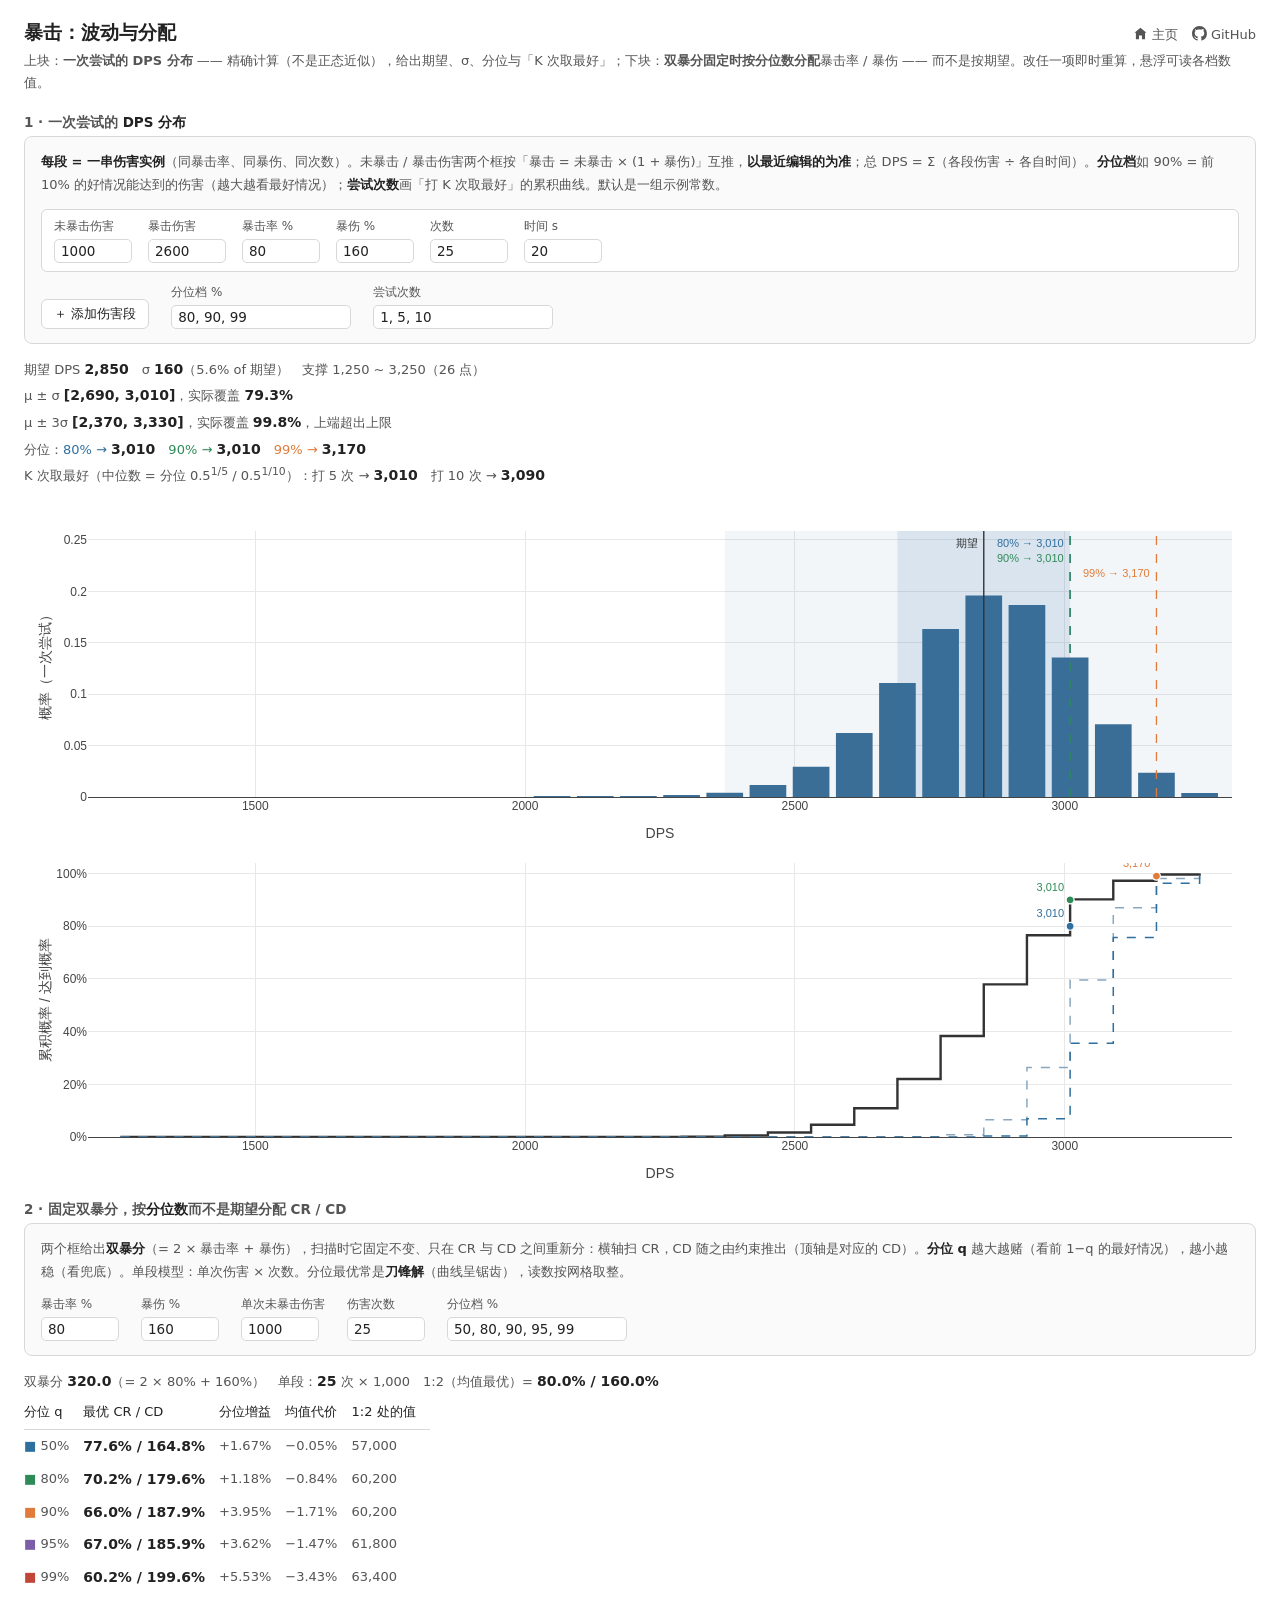
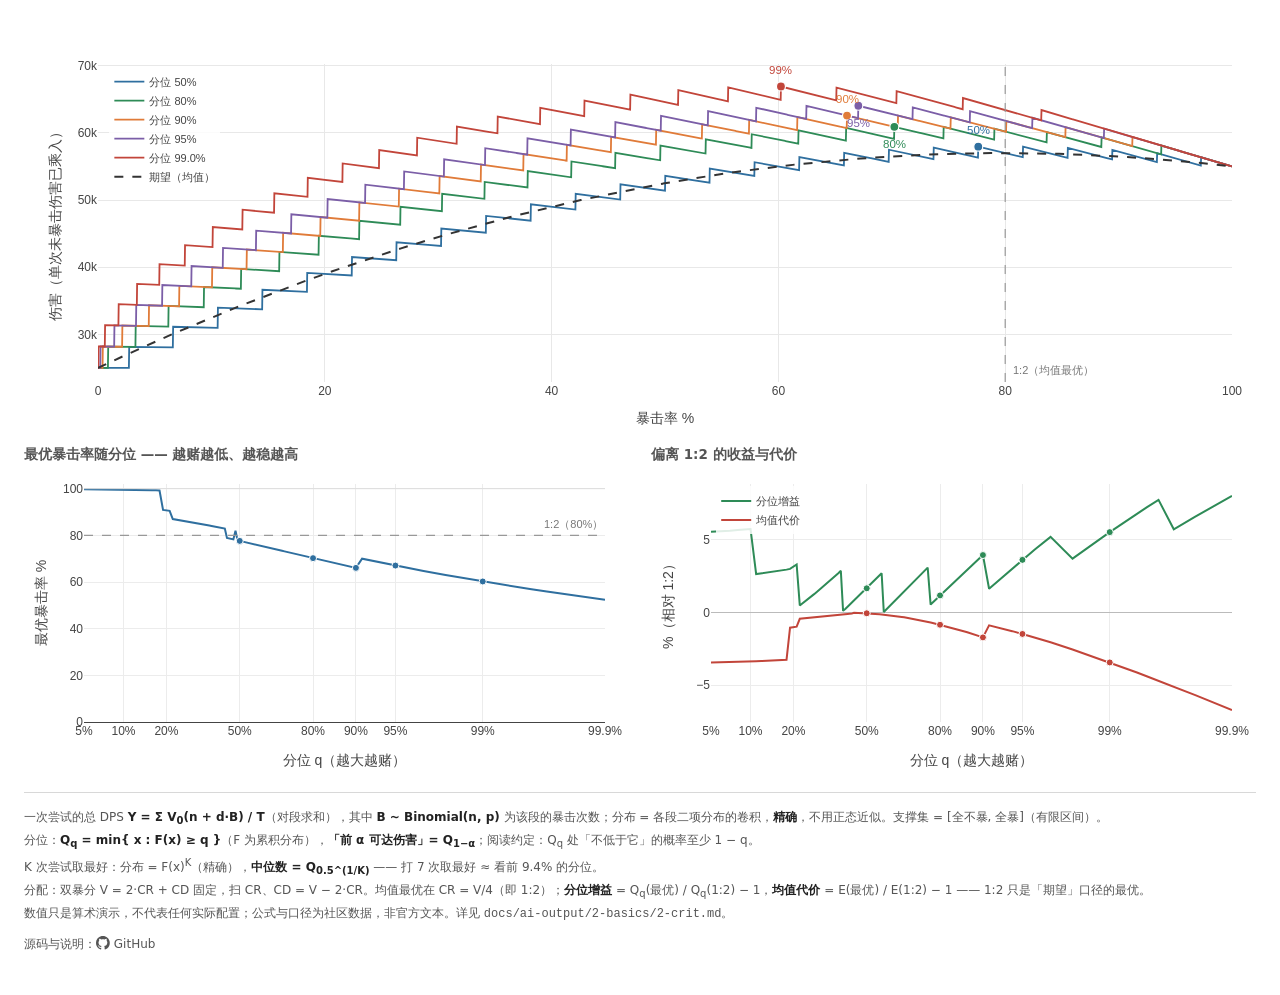
==== tasks/basics/crit.html @ af57c01a "feat: add tasks/basics/crit.html - exact crit DPS distribution + quantile-optimal CR/CD split" ====
<!DOCTYPE html>
<html lang="zh-CN">
<head>
<meta charset="utf-8">
<title>暴击·波动与分配</title>
<link rel="icon" type="image/png" href="https://sleepcloudmx.github.io/Others/Image/kenomimi.png">
<script src="https://cdn.plot.ly/plotly-2.35.2.min.js" charset="utf-8"></script>
<style>
  :root { --ink:#222; --muted:#555; --line:#d8d8d8; --bg:#fafafa; }
  * { box-sizing: border-box; }
  body {
    margin: 0; padding: 20px 24px 40px; background: #fff; color: var(--ink);
    font-family: "Microsoft YaHei", "SimHei", system-ui, sans-serif;
  }
  h1 { font-size: 19px; margin: 0; }
  h2 { font-size: 13.5px; margin: 20px 0 4px; color: var(--muted); font-weight: 600; }
  h2 b { color: var(--ink); }
  .head { display: flex; align-items: baseline; justify-content: space-between; gap: 16px; margin-bottom: 4px; font-size: 13px; }
  .head .links { white-space: nowrap; }
  .head .links .repo + .repo { margin-left: 14px; }
  .repo { color: var(--muted); text-decoration: none; white-space: nowrap; }
  .repo:hover { color: var(--ink); text-decoration: underline; }
  .repo svg { width: 1.15em; height: 1.15em; fill: currentColor; vertical-align: -0.18em; margin-right: 4px; }
  .repo-line { margin-top: 8px; }
  .sub { color: var(--muted); font-size: 13px; margin-bottom: 16px; line-height: 1.7; }
  .panel {
    background: var(--bg); border: 1px solid var(--line); border-radius: 8px;
    padding: 14px 16px; margin-bottom: 12px;
    display: flex; flex-wrap: wrap; gap: 12px 22px; align-items: flex-end;
  }
  .panel-note { flex-basis: 100%; font-size: 13px; color: var(--muted); line-height: 1.75; }
  .panel-note b { color: var(--ink); }
  label { display: flex; flex-direction: column; gap: 4px; font-size: 12px; color: var(--muted); }
  input[type=number], input[type=text] {
    font: inherit; font-size: 13.5px; color: var(--ink);
    padding: 3px 6px; border: 1px solid var(--line); border-radius: 5px; background: #fff;
  }
  input[type=number] { width: 78px; }
  input[type=text] { width: 180px; }
  .segs { flex-basis: 100%; display: flex; flex-direction: column; gap: 8px; }
  .seg {
    display: flex; flex-wrap: wrap; gap: 10px 16px; align-items: flex-end;
    background: #fff; border: 1px solid var(--line); border-radius: 6px; padding: 8px 12px;
  }
  .seg .del {
    margin-left: auto; align-self: center; cursor: pointer;
    font: inherit; font-size: 15px; line-height: 1; color: var(--muted);
    background: #fff; border: 1px solid var(--line); border-radius: 6px; padding: 4px 9px;
  }
  .seg .del:hover { color: #c2453a; border-color: #c2453a; }
  .add {
    font: inherit; font-size: 13px; color: var(--ink); cursor: pointer;
    background: #fff; border: 1px solid var(--line); border-radius: 6px; padding: 5px 12px;
  }
  .add:hover { border-color: #999; }
  .derived { font-size: 13px; color: var(--muted); margin: 0 0 12px; line-height: 1.9; }
  .derived b { color: var(--ink); font-size: 14px; }
  .rdtab { border-collapse: collapse; font-size: 13px; margin: 2px 0 12px; }
  .rdtab th, .rdtab td { padding: 3px 14px 3px 0; text-align: left; font-weight: normal; color: var(--muted); }
  .rdtab th { color: var(--ink); border-bottom: 1px solid var(--line); padding-bottom: 5px; }
  .rdtab td b { color: var(--ink); font-size: 14px; }
  .plot { width: 100%; }
  .grid2 { display: grid; grid-template-columns: 1fr 1fr; gap: 4px 22px; }
  @media (max-width: 780px) { .grid2 { grid-template-columns: 1fr; } }
  footer {
    margin-top: 24px; padding-top: 14px; border-top: 1px solid var(--line);
    font-size: 12px; color: var(--muted); line-height: 1.8;
  }
  footer b { color: var(--ink); }
</style>
</head>
<body>

<div class="head">
<h1>暴击：波动与分配</h1>
<span class="links"><a class="repo" href="../../index.html"><svg viewBox="0 0 16 16" aria-hidden="true"><path d="M8 1.8 1.6 7.2h1.5v7h3.3v-4.1h3.2v4.1h3.3v-7h1.5L8 1.8z"/></svg>主页</a><a class="repo" href="https://github.com/SleepCloudMX/genshin-strength" target="_blank" rel="noreferrer"><svg viewBox="0 0 16 16" aria-hidden="true"><path d="M8 0c4.42 0 8 3.58 8 8a8.013 8.013 0 0 1-5.45 7.59c-.4.08-.55-.17-.55-.38 0-.27.01-1.13.01-2.2 0-.75-.25-1.23-.54-1.48 1.78-.2 3.65-.88 3.65-3.95 0-.88-.31-1.59-.82-2.15.08-.2.36-1.02-.08-2.12 0 0-.67-.22-2.2.82-.64-.18-1.32-.27-2-.27-.68 0-1.36.09-2 .27-1.53-1.03-2.2-.82-2.2-.82-.44 1.1-.16 1.92-.08 2.12-.51.56-.82 1.28-.82 2.15 0 3.06 1.86 3.75 3.64 3.95-.23.2-.44.55-.51 1.07-.46.21-1.61.55-2.33-.66-.15-.24-.6-.83-1.23-.82-.67.01-.27.38.01.53.34.19.73.9.82 1.13.16.45.68 1.31 2.69.94 0 .67.01 1.3.01 1.49 0 .21-.15.45-.55.38A7.995 7.995 0 0 1 0 8c0-4.42 3.58-8 8-8Z"/></svg>GitHub</a></span>
</div>
<div class="sub">上块：<b>一次尝试的 DPS 分布</b> —— 精确计算（不是正态近似），给出期望、σ、分位与「K 次取最好」；下块：<b>双暴分固定时按分位数分配</b>暴击率 / 暴伤 —— 而不是按期望。改任一项即时重算，悬浮可读各档数值。</div>

<h2>1 · 一次尝试的 <b>DPS 分布</b></h2>
<div class="panel">
  <div class="panel-note"><b>每段 = 一串伤害实例</b>（同暴击率、同暴伤、同次数）。未暴击 / 暴击伤害两个框按「暴击 = 未暴击 × (1 + 暴伤)」互推，<b>以最近编辑的为准</b>；总 DPS = Σ（各段伤害 ÷ 各自时间）。<b>分位档</b>如 90% = 前 10% 的好情况能达到的伤害（越大越看最好情况）；<b>尝试次数</b>画「打 K 次取最好」的累积曲线。默认是一组示例常数。</div>
  <div class="segs" id="segs"></div>
  <div><button class="add" id="addseg" type="button">＋ 添加伤害段</button></div>
  <label>分位档 %<input id="qa" type="text" value="80, 90, 99"></label>
  <label>尝试次数<input id="ka" type="text" value="1, 5, 10"></label>
</div>
<div class="derived" id="rdA"></div>
<div id="plotA1" class="plot"></div>
<div id="plotA2" class="plot"></div>

<h2>2 · 固定双暴分，按<b>分位数</b>而不是期望分配 CR / CD</h2>
<div class="panel">
  <div class="panel-note">两个框给出<b>双暴分</b>（= 2 × 暴击率 + 暴伤），扫描时它固定不变、只在 CR 与 CD 之间重新分：横轴扫 CR，CD 随之由约束推出（顶轴是对应的 CD）。<b>分位 q</b> 越大越赌（看前 1−q 的最好情况），越小越稳（看兜底）。单段模型：单次伤害 × 次数。分位最优常是<b>刀锋解</b>（曲线呈锯齿），读数按网格取整。</div>
  <label>暴击率 %<input id="bcr" type="number" step="1" min="0" max="100" value="80"></label>
  <label>暴伤 %<input id="bcd" type="number" step="1" min="0" value="160"></label>
  <label>单次未暴击伤害<input id="bnon" type="number" step="10" min="0" value="1000"></label>
  <label>伤害次数<input id="bn" type="number" step="1" min="1" value="25"></label>
  <label>分位档 %<input id="bq" type="text" value="50, 80, 90, 95, 99"></label>
</div>
<div class="derived" id="rdB"></div>
<div id="plotB1" class="plot"></div>
<div class="grid2">
  <div>
    <h2>最优暴击率随分位 —— 越赌越低、越稳越高</h2>
    <div id="plotB2" class="plot"></div>
  </div>
  <div>
    <h2>偏离 1:2 的收益与代价</h2>
    <div id="plotB3" class="plot"></div>
  </div>
</div>

<footer>
  一次尝试的总 DPS <b>Y = Σ V<sub>0</sub>(n + d·B) / T</b>（对段求和），其中 <b>B ~ Binomial(n, p)</b> 为该段的暴击次数；分布 = 各段二项分布的卷积，<b>精确</b>，不用正态近似。支撑集 = [全不暴, 全暴]（有限区间）。
  <br>分位：<b>Q<sub>q</sub> = min{ x : F(x) ≥ q }</b>（F 为累积分布），<b>「前 α 可达伤害」= Q<sub>1−α</sub></b>；阅读约定：Q<sub>q</sub> 处「不低于它」的概率至少 1 − q。
  <br>K 次尝试取最好：分布 = F(x)<sup>K</sup>（精确），<b>中位数 = Q<sub>0.5^(1/K)</sub></b> —— 打 7 次取最好 ≈ 看前 9.4% 的分位。
  <br>分配：双暴分 V = 2·CR + CD 固定，扫 CR、CD = V − 2·CR。均值最优在 CR = V/4（即 1:2）；<b>分位增益</b> = Q<sub>q</sub>(最优) / Q<sub>q</sub>(1:2) − 1，<b>均值代价</b> = E(最优) / E(1:2) − 1 —— 1:2 只是「期望」口径的最优。
  <br>数值只是算术演示，不代表任何实际配置；公式与口径为社区数据，非官方文本。详见 <span style="font-family:monospace">docs/ai-output/2-basics/2-crit.md</span>。
  <div class="repo-line">源码与说明：<a class="repo" href="https://github.com/SleepCloudMX/genshin-strength" target="_blank" rel="noreferrer"><svg viewBox="0 0 16 16" aria-hidden="true"><path d="M8 0c4.42 0 8 3.58 8 8a8.013 8.013 0 0 1-5.45 7.59c-.4.08-.55-.17-.55-.38 0-.27.01-1.13.01-2.2 0-.75-.25-1.23-.54-1.48 1.78-.2 3.65-.88 3.65-3.95 0-.88-.31-1.59-.82-2.15.08-.2.36-1.02-.08-2.12 0 0-.67-.22-2.2.82-.64-.18-1.32-.27-2-.27-.68 0-1.36.09-2 .27-1.53-1.03-2.2-.82-2.2-.82-.44 1.1-.16 1.92-.08 2.12-.51.56-.82 1.28-.82 2.15 0 3.06 1.86 3.75 3.64 3.95-.23.2-.44.55-.51 1.07-.46.21-1.61.55-2.33-.66-.15-.24-.6-.83-1.23-.82-.67.01-.27.38.01.53.34.19.73.9.82 1.13.16.45.68 1.31 2.69.94 0 .67.01 1.3.01 1.49 0 .21-.15.45-.55.38A7.995 7.995 0 0 1 0 8c0-4.42 3.58-8 8-8Z"/></svg>GitHub</a></div>
</footer>

<script>
// ══════════ 数学（来源：docs/ai-output/2-basics/2-crit.md）══════════
// 每段：n 次独立判定，暴击次数 ~ Binomial(n, p)；损伤 = V0 * (n + d*b)
// 多段：各段分布的卷积（精确）。读数为概率质量的直接求和。

// 二项 PMF：log 空间递推（(1-p)^n 在 n 大 / p 高时下溢）
function binomPMF(n, p) {
  const a = new Float64Array(n + 1);
  if (p <= 0) { a[0] = 1; return a; }
  if (p >= 1) { a[n] = 1; return a; }
  const lg = new Float64Array(n + 1);
  lg[0] = n * Math.log1p(-p);
  const step = Math.log(p) - Math.log1p(-p);
  let mx = lg[0];
  for (let k = 0; k < n; k++) {
    lg[k + 1] = lg[k] + Math.log((n - k) / (k + 1)) + step;
    if (lg[k + 1] > mx) mx = lg[k + 1];
  }
  let s = 0;
  for (let k = 0; k <= n; k++) { a[k] = Math.exp(lg[k] - mx); s += a[k]; }
  for (let k = 0; k <= n; k++) a[k] /= s;
  return a;
}

function cumOf(pmf) {
  const c = new Float64Array(pmf.length);
  let acc = 0;
  for (let i = 0; i < pmf.length; i++) { acc += pmf[i]; c[i] = acc; }
  return c;
}

// 最小 b 使 F(b) >= q（F 单调，二分；离散分布的分位约定见页脚）
function firstAtLeast(cum, q) {
  if (q <= 0) return 0;
  let lo = 0, hi = cum.length - 1;
  while (lo < hi) {
    const mid = (lo + hi) >> 1;
    if (cum[mid] >= q - 1e-12) hi = mid; else lo = mid + 1;
  }
  return lo;
}

// 一次尝试的 DPS 分布：segs = [{non, cd, cr, n, t}] → 值/概率/累积/期望/σ
function buildDist(segs) {
  let map = new Map([[0, 1]]);
  for (const s of segs) {
    const pmf = binomPMF(s.n, s.cr);
    const base = (s.non * s.n) / s.t, step = (s.non * s.cd) / s.t;
    const next = new Map();
    for (const [k, p] of map) {
      for (let b = 0; b <= s.n; b++) {
        const w = pmf[b];
        if (w === 0) continue;
        const key = k + Math.round((base + step * b) * 1e6);
        next.set(key, (next.get(key) || 0) + p * w);
      }
    }
    if (next.size > 2e6) return null;
    map = next;
  }
  const keys = Array.from(map.keys()).sort((a, b) => a - b);
  const xs = new Float64Array(keys.length), ps = new Float64Array(keys.length);
  for (let i = 0; i < keys.length; i++) { xs[i] = keys[i] / 1e6; ps[i] = map.get(keys[i]); }
  const cum = new Float64Array(keys.length);
  let acc = 0;
  for (let i = 0; i < keys.length; i++) { acc += ps[i]; cum[i] = acc; }
  let mean = 0, v2 = 0;
  for (let i = 0; i < xs.length; i++) mean += xs[i] * ps[i];
  for (let i = 0; i < xs.length; i++) v2 += ps[i] * (xs[i] - mean) * (xs[i] - mean);
  return { xs, ps, cum, mean, sd: Math.sqrt(v2), min: xs[0], max: xs[xs.length - 1] };
}

// 分配扫描：固定双暴分 V（小数），扫 CR = c，CD = V - 2c；返回每个 q 的 Q(c)（单位为 V0）
function sweepB(V, n, qList) {
  const cmax = Math.min(1, V / 2), M = 4000;
  const cgrid = new Float64Array(M + 1), mean = new Float64Array(M + 1);
  const qv = qList.map(() => new Float64Array(M + 1));
  for (let i = 0; i <= M; i++) {
    const c = cmax * i / M, d = V - 2 * c;
    cgrid[i] = c;
    mean[i] = n * (1 + c * d);
    const cum = cumOf(binomPMF(n, c));
    for (let j = 0; j < qList.length; j++) qv[j][i] = n + d * firstAtLeast(cum, qList[j]);
  }
  return { cmax, cgrid, mean, qv };
}

// 单个 (c = V/4) 处的 Q，用于「1:2 的对照」
function qAt12(V, n, q) {
  const c = Math.min(V / 4, 1), d = V - 2 * c;
  const cum = cumOf(binomPMF(n, c));
  return n + d * firstAtLeast(cum, q);
}

// ══════════ 页面 ══════════
const $ = (id) => document.getElementById(id);
const QPAL = ['#2f6f9f', '#2e8b57', '#e07b39', '#7b5ea7', '#c2453a', '#5a7d9a'];
const qColor = (i) => QPAL[i % QPAL.length];
function kRamp(t) {
  const a = [186, 197, 208], b = [47, 111, 159];
  return `rgb(${a.map((v, i) => Math.round(v + (b[i] - v) * t)).join(',')})`;
}

function fmtN(v) {
  const a = Math.abs(v);
  if (a >= 1000) return Math.round(v).toLocaleString('en-US');
  if (a >= 100) return v.toFixed(0);
  if (a >= 10) return v.toFixed(1);
  return v.toFixed(2);
}
const pct1 = (v) => `${(v * 100).toFixed(1)}%`;
const signed = (v) => `${v >= 0 ? '+' : '−'}${(Math.abs(v) * 100).toFixed(2)}%`;

// 分位档 / 次数档：文本解析（非法与重复的忽略；空 = 不画）
function parseList(str, lo, hi, int) {
  const seen = new Set(), out = [];
  for (const tok of str.split(/[^0-9.]+/)) {
    const v = parseFloat(tok);
    if (!Number.isFinite(v) || v <= lo || v >= hi) continue;
    const val = int ? Math.round(v) : v;
    if (seen.has(val)) continue;
    seen.add(val); out.push(val);
  }
  return out.sort((a, b) => a - b);
}

// ── 分布取样工具 ──
function lastLE(xs, x) {
  let lo = 0, hi = xs.length - 1, ans = -1;
  while (lo <= hi) {
    const mid = (lo + hi) >> 1;
    if (xs[mid] <= x) { ans = mid; lo = mid + 1; } else hi = mid - 1;
  }
  return ans;
}
function covBetween(dist, lo, hi) {
  const { xs, cum, ps } = dist;
  // 容差：μ±kσ 与支撑点常恰好重合，浮点误差会把它挤出区间
  const eps = (xs[xs.length - 1] - xs[0]) * 1e-9 + 1e-12;
  const hiI = lastLE(xs, hi + eps), loI = lastLE(xs, lo - eps);
  let c = (hiI >= 0 ? cum[hiI] : 0) - (loI >= 0 ? cum[loI] : 0);
  if (loI >= 0 && xs[loI] >= lo - eps) c += ps[loI];
  return Math.min(1, Math.max(0, c));
}

// ── 伤害段（可增删；输入框是唯一取值来源）──
const SEG0 = { non: 1000, cd: 1.6, cr: 0.8, n: 25, t: 20 };
function addSeg(v = SEG0) {
  const el = document.createElement('div');
  el.className = 'seg';
  el.innerHTML = `
    <label>未暴击伤害<input class="f-non" type="number" step="10" min="0" value="${v.non}"></label>
    <label>暴击伤害<input class="f-crit" type="number" step="10" min="0" value="${parseFloat((v.non * (1 + v.cd)).toFixed(6))}"></label>
    <label>暴击率 %<input class="f-cr" type="number" step="1" min="0" max="100" value="${v.cr * 100}"></label>
    <label>暴伤 %<input class="f-cd" type="number" step="1" min="0" value="${v.cd * 100}"></label>
    <label>次数<input class="f-n" type="number" step="1" min="1" value="${v.n}"></label>
    <label>时间 s<input class="f-t" type="number" step="1" min="0.1" value="${v.t}"></label>
    <button class="del" type="button" title="删除本段">×</button>`;
  const g = (s) => el.querySelector(s);
  const non = g('.f-non'), crit = g('.f-crit'), cd = g('.f-cd');
  let anchor = 'non';   // 最近编辑的伤害框：改暴伤时保持它、推另一个
  const num = (inp) => parseFloat(inp.value);
  const syncFromNon = () => {
    const a = num(non), d = num(cd);
    if (Number.isFinite(a) && Number.isFinite(d)) crit.value = String(parseFloat((a * (1 + d / 100)).toFixed(6)));
  };
  const syncFromCrit = () => {
    const c = num(crit), d = num(cd);
    if (Number.isFinite(c) && Number.isFinite(d)) non.value = String(parseFloat((c / (1 + d / 100)).toFixed(6)));
  };
  non.addEventListener('input', () => { anchor = 'non'; syncFromNon(); queueA(); });
  crit.addEventListener('input', () => { anchor = 'crit'; syncFromCrit(); queueA(); });
  cd.addEventListener('input', () => { (anchor === 'crit' ? syncFromCrit : syncFromNon)(); queueA(); });
  for (const inp of [g('.f-cr'), g('.f-n'), g('.f-t')]) inp.addEventListener('input', () => queueA());
  g('.del').addEventListener('click', () => { el.remove(); refreshDels(); queueA(); });
  $('segs').appendChild(el);
  refreshDels();
}
function refreshDels() {
  const segs = document.querySelectorAll('.seg');
  for (const s of segs) s.querySelector('.del').style.visibility = segs.length > 1 ? 'visible' : 'hidden';
}
function readSegs() {
  const out = [];
  for (const el of document.querySelectorAll('.seg')) {
    const v = (s) => parseFloat(el.querySelector(s).value);
    const non = v('.f-non'), cr = v('.f-cr'), cd = v('.f-cd'), n = v('.f-n'), t = v('.f-t');
    if (![non, cr, cd, n, t].every(Number.isFinite) || non < 0 || cd < 0 || n < 1 || t <= 0) return null;
    out.push({ non, cd: cd / 100, cr: Math.min(1, Math.max(0, cr / 100)), n: Math.round(n), t });
  }
  return out.length ? out : null;
}

// ══════════ 区块 1：分布 ══════════
function buildA1(dist, qs) {
  const { xs, ps, cum, min, max, mean } = dist;
  const n = xs.length;
  let barX, barY, surv, width, binned = false;
  if (n <= 300) {
    barX = Array.from(xs); barY = Array.from(ps);
    surv = new Array(n);
    let s = 0;
    for (let i = n - 1; i >= 0; i--) { s += ps[i]; surv[i] = s; }
    let gap = Infinity;
    for (let i = 1; i < n; i++) gap = Math.min(gap, xs[i] - xs[i - 1]);
    width = n > 1 ? gap * 0.85 : Math.max(Math.abs(xs[0]) * 0.1, 1);
  } else {
    binned = true;
    const NB = 120, w = (max - min) / NB || 1;
    const acc = new Array(NB).fill(0);
    for (let i = 0; i < n; i++) acc[Math.min(NB - 1, Math.floor((xs[i] - min) / w))] += ps[i];
    barX = acc.map((_, b) => min + (b + 0.5) * w);
    barY = acc;
    surv = new Array(NB);
    let s = 0;
    for (let b = NB - 1; b >= 0; b--) { s += acc[b]; surv[b] = s; }
    width = w * 0.92;
  }
  const pad = Math.max((max - min) * 0.03, Math.abs(max) * 0.01, 1e-9);
  const xlo = min - pad, xhi = max + pad;

  const shapes = [];
  const clip = (x) => Math.max(xlo, Math.min(xhi, x));
  const band = (k, fill) => shapes.push({
    type: 'rect', xref: 'x', yref: 'paper', y0: 0, y1: 1,
    x0: clip(mean - k * dist.sd), x1: clip(mean + k * dist.sd), fillcolor: fill, line: { width: 0 },
  });
  band(3, 'rgba(47,111,159,0.06)');
  band(1, 'rgba(47,111,159,0.13)');
  shapes.push({ type: 'line', x0: mean, x1: mean, yref: 'paper', y0: 0, y1: 1,
                line: { color: '#333', width: 1.4 } });
  const annos = [{ x: mean, y: 1, yref: 'paper', xanchor: 'right', xshift: -4, yanchor: 'top', yshift: -4,
                   showarrow: false, font: { size: 11, color: '#333' }, text: '期望' }];
  qs.forEach((q, i) => {
    const v = xs[firstAtLeast(cum, q)];
    shapes.push({ type: 'line', x0: v, x1: v, yref: 'paper', y0: 0, y1: 1,
                  line: { color: qColor(i), width: 1.3, dash: 'dash' } });
    annos.push({ x: v, y: 1, yref: 'paper', xanchor: v > (xlo + xhi) / 2 ? 'right' : 'left',
                 xshift: v > (xlo + xhi) / 2 ? -4 : 4, yanchor: 'top', yshift: -4 - i * 15,
                 showarrow: false, font: { size: 11, color: qColor(i) },
                 text: `${(q * 100).toFixed(0)}% → ${fmtN(v)}` });
  });

  const traces = [{ type: 'bar', x: barX, y: barY, width,
    marker: { color: '#3d6f96', line: { width: 0 } }, customdata: surv,
    hovertemplate: 'DPS %{x:,.0f}<br>概率 %{y:.4f}<br>不低于它的概率 %{customdata:.1%}<extra></extra>',
    showlegend: false }];

  return { traces, layout: {
    xaxis: { title: { text: 'DPS' }, range: [xlo, xhi], gridcolor: '#e8e8e8', zeroline: false },
    yaxis: { title: { text: '概率（一次尝试）' }, range: [0, Math.max(...barY) * 1.32], gridcolor: '#e8e8e8' },
    shapes, annotations: annos, showlegend: false,
    margin: { t: 30, r: 24, b: 44, l: 64 }, height: 340,
    hovermode: 'closest', plot_bgcolor: '#fff', paper_bgcolor: '#fff',
  }, binned };
}

function buildA2(dist, qs, ks) {
  const { xs, cum, min, max } = dist;
  const x = Array.from(xs), f = Array.from(cum);
  // 「不低于该值」= 1 − 上一个支撑点处的累积（含该点自身的概率）
  const below = x.map((_, i) => (i > 0 ? f[i - 1] : 0));
  const pad = Math.max((max - min) * 0.03, Math.abs(max) * 0.01, 1e-9);
  const kNames = ['打 1 次'].concat(ks.filter((k) => k > 1).map((k) => `打 ${k} 次取最好`));
  const wK = Math.max(...kNames.map((s) => s.length));
  const kLabel = (s) => `<span style="font-family:monospace">${' '.repeat(wK - s.length)}</span>${s}`;
  const traces = [{
    type: 'scatter', mode: 'lines', x, y: f,
    line: { color: '#333', width: 2.4, shape: 'hv' },
    name: '打 1 次', customdata: below.map((v) => 1 - v),
    hovertemplate: `${kLabel('打 1 次')}　%{customdata:.1%} 的概率 ≥ 该值<extra></extra>`, showlegend: false,
  }];
  const ko = ks.filter((k) => k > 1);
  ko.forEach((k, i) => {
    const y = f.map((v) => Math.pow(v, k));
    traces.push({
      type: 'scatter', mode: 'lines', x, y,
      line: { color: kRamp(ko.length === 1 ? 0.6 : 0.35 + 0.65 * i / (ko.length - 1)), width: 1.5, shape: 'hv', dash: 'dash' },
      name: `打 ${k} 次取最好`, customdata: below.map((v) => 1 - Math.pow(v, k)),
      hovertemplate: `${kLabel(`打 ${k} 次取最好`)}　%{customdata:.1%} 的概率 ≥ 该值<extra></extra>`, showlegend: false,
    });
  });
  qs.forEach((q, i) => {
    const v = xs[firstAtLeast(cum, q)];
    traces.push({ type: 'scatter', mode: 'markers+text', x: [v], y: [q],
      marker: { color: qColor(i), size: 8, line: { color: '#fff', width: 1.2 } },
      text: [fmtN(v)], textposition: 'top left', textfont: { size: 11, color: qColor(i) },
      hoverinfo: 'skip', showlegend: false });
  });
  return { traces, layout: {
    xaxis: { title: { text: 'DPS' }, range: [min - pad, max + pad], gridcolor: '#e8e8e8', zeroline: false },
    yaxis: { title: { text: '累积概率 / 达到概率' }, range: [0, 1.04], tickformat: '.0%', gridcolor: '#e8e8e8' },
    showlegend: false, margin: { t: 22, r: 24, b: 44, l: 64 }, height: 340,
    hovermode: 'x unified', plot_bgcolor: '#fff', paper_bgcolor: '#fff',
  } };
}

function renderA() {
  const segs = readSegs();
  if (!segs) return;
  const qs = parseList($('qa').value, 0, 100, false).map((v) => v / 100);
  const ks = parseList($('ka').value, 0, 1e9, true);
  const dist = buildDist(segs);
  if (!dist) {
    $('rdA').innerHTML = '段数 / 次数过多，无法精确展开 —— 请合并段或减少次数。';
    return;
  }
  const { mean, sd, min, max, xs } = dist;
  const rows = [];
  if (segs.length > 1) {
    rows.push(`共 <b>${segs.length}</b> 段`);
  }
  rows.push(`期望 DPS <b>${fmtN(mean)}</b>　σ <b>${fmtN(sd)}</b>（${pct1(sd / mean)} of 期望）　支撑 ${fmtN(min)} ~ ${fmtN(max)}（${xs.length} 点${xs.length > 300 ? '，图上显示为分箱' : ''}）`);
  const covLine = (k) => {
    const lo = mean - k * sd, hi = mean + k * sd;
    const cov = covBetween(dist, lo, hi);
    const outLo = lo < min ? '，下端超出' : '', outHi = hi > max ? '，上端超出上限' : '';
    return `μ ± ${k === 1 ? '' : k + ''}σ <b>[${fmtN(lo)}, ${fmtN(hi)}]</b>，实际覆盖 <b>${pct1(cov)}</b>${outLo || outHi}`;
  };
  rows.push(covLine(1));
  rows.push(covLine(3));
  if (qs.length) {
    rows.push('分位：' + qs.map((q) =>
      `<span style="color:${qColor(qs.indexOf(q))}">${(q * 100).toFixed(0)}% → <b>${fmtN(xs[firstAtLeast(dist.cum, q)])}</b></span>`).join('　'));
  }
  const ko = ks.filter((k) => k > 1);
  if (ko.length) {
    rows.push('K 次取最好（中位数 = 分位 ' + ko.map((k) => `0.5<sup>1/${k}</sup>`).join(' / ') + '）：' +
      ko.map((k) => `打 ${k} 次 → <b>${fmtN(xs[firstAtLeast(dist.cum, Math.pow(0.5, 1 / k))])}</b>`).join('　'));
  }
  $('rdA').innerHTML = rows.join('<br>');

  const a1 = buildA1(dist, qs), a2 = buildA2(dist, qs, ks);
  Plotly.react('plotA1', a1.traces, a1.layout, { responsive: true });
  Plotly.react('plotA2', a2.traces, a2.layout, { responsive: true });
}

// ══════════ 区块 2：分配扫描 ══════════
// 分位网格（log 横轴上取 50%–99.9% 与 5%–50% 两侧）
const QGRID = [];
for (let i = 5; i <= 49; i++) QGRID.push(i / 100);
for (let i = 50; i <= 98; i++) QGRID.push(i / 100);
for (let i = 990; i <= 999; i++) QGRID.push(i / 1000);

function optimalOf(arr, cgrid) {
  let best = -Infinity, c = 0;
  for (let i = 0; i < arr.length; i++) if (arr[i] > best + 1e-12) { best = arr[i]; c = cgrid[i]; }
  return { Q: best, c };
}

// 分位横轴：按 q/(1−q) 拉开（等距的 80% / 90% / 95% / 99% 不再挤在一起）
const LOGIT = (q) => Math.log(q / (1 - q));
const QTICKS = [0.05, 0.1, 0.2, 0.5, 0.8, 0.9, 0.95, 0.99, 0.999];
const QTICKTXT = ['5%', '10%', '20%', '50%', '80%', '90%', '95%', '99%', '99.9%'];
const qAxis = () => ({
  title: { text: '分位 q（越大越赌）' },
  range: [LOGIT(0.05), LOGIT(0.999)],
  tickvals: QTICKS.map(LOGIT), ticktext: QTICKTXT,
  gridcolor: '#ececec', zeroline: false,
});
const qLabel = (q) => `${(q * 100).toFixed(q * 100 >= 99 ? 1 : 0)}%`;

function buildB1(V, n, V0, qs, sw, idxOf) {
  const cxs = Array.from(sw.cgrid, (c) => c * 100);
  const xr = [0, sw.cmax * 100];
  const names = qs.map((q) => `分位 ${qLabel(q)}`).concat(['期望（均值）']);
  const wN = Math.max(...names.map((s) => s.length));
  const padN = (s) => `<span style="font-family:monospace">${' '.repeat(wN - s.length)}</span>${s}`;
  const traces = qs.map((q, i) => ({
    type: 'scatter', mode: 'lines', x: cxs, y: Array.from(sw.qv[idxOf.get(q)], (v) => v * V0),
    line: { color: qColor(i), width: 1.8 },
    name: `分位 ${qLabel(q)}`, customdata: cxs.map((c) => (V - 2 * c / 100) * 100),
    hovertemplate: `${padN(`分位 ${qLabel(q)}`)}　CD %{customdata:.1f}%　伤害 %{y:,.0f}<extra></extra>`, showlegend: true,
  }));
  traces.push({
    type: 'scatter', mode: 'lines', x: cxs, y: Array.from(sw.mean, (v) => v * V0),
    line: { color: '#333', width: 2, dash: 'dash' }, name: '期望（均值）',
    customdata: cxs.map((c) => (V - 2 * c / 100) * 100),
    hovertemplate: `${padN('期望（均值）')}　CD %{customdata:.1f}%　伤害 %{y:,.0f}<extra></extra>`, showlegend: true,
  });

  let lo = Infinity, hi = -Infinity;
  for (const t of traces) for (const v of t.y) { if (v < lo) lo = v; if (v > hi) hi = v; }
  const padY = (hi - lo) * 0.05 || 1;

  const shapes = [], annos = [];
  const c12 = Math.min(V / 4, 1) * 100;
  shapes.push({ type: 'line', x0: c12, x1: c12, yref: 'paper', y0: 0, y1: 1,
                line: { color: '#999', width: 1.2, dash: 'dash' } });
  annos.push({ x: c12, y: 0, yref: 'paper', xanchor: 'left', xshift: 6, yanchor: 'bottom', yshift: 4,
               showarrow: false, font: { size: 11, color: '#777' }, text: '1:2（均值最优）' });

  qs.forEach((q, i) => {
    const o = optimalOf(sw.qv[idxOf.get(q)], sw.cgrid);
    traces.push({ type: 'scatter', mode: 'markers', x: [o.c * 100], y: [o.Q * V0],
      marker: { color: qColor(i), size: 9, line: { color: '#fff', width: 1.2 } }, hoverinfo: 'skip', showlegend: false });
    annos.push({ x: o.c * 100, y: o.Q * V0, xanchor: 'center', yanchor: i % 2 ? 'top' : 'bottom',
                 yshift: i % 2 ? -9 : 9, showarrow: false, font: { size: 11.5, color: qColor(i) },
                 text: `${(q * 100).toFixed(0)}%` });
  });

  return { traces, layout: {
    xaxis: { title: { text: '暴击率 %' }, range: xr, gridcolor: '#e8e8e8', zeroline: false, hoverformat: '.1f' },
    xaxis2: { title: { text: '暴伤 %' }, overlaying: 'x', side: 'top', range: [V * 100, (V - 2 * sw.cmax) * 100],
              showgrid: false, zeroline: false, tickformat: '.0f' },
    yaxis: { title: { text: '伤害（单次未暴击伤害已乘入）' }, range: [lo - padY, hi + padY * 1.6], gridcolor: '#e8e8e8' },
    shapes, annotations: annos,
    legend: { x: 0.01, y: 0.99, xanchor: 'left', yanchor: 'top', font: { size: 11 }, bgcolor: 'rgba(255,255,255,0.85)' },
    margin: { t: 58, r: 24, b: 44, l: 74 }, height: 420,
    hovermode: 'x unified', plot_bgcolor: '#fff', paper_bgcolor: '#fff',
  } };
}

function buildB2(V, n, sw, idxOf, qs) {
  const xs = [], ys = [], cd = [];
  for (const q of QGRID) {
    const o = optimalOf(sw.qv[idxOf.get(q)], sw.cgrid);
    xs.push(LOGIT(q)); ys.push(o.c * 100); cd.push(qLabel(q));
  }
  const c12 = Math.min(V / 4, 1) * 100;
  const traces = [
    { type: 'scatter', mode: 'lines', x: xs, y: ys, customdata: cd,
      line: { color: '#2f6f9f', width: 2 },
      hovertemplate: '分位 %{customdata}　最优 CR %{y:.1f}%<extra></extra>', showlegend: false },
    { type: 'scatter', mode: 'markers', x: qs.map(LOGIT),
      y: qs.map((q) => optimalOf(sw.qv[idxOf.get(q)], sw.cgrid).c * 100),
      customdata: qs.map(qLabel), marker: { color: '#2f6f9f', size: 7, line: { color: '#fff', width: 1 } },
      hovertemplate: '分位 %{customdata}　最优 CR %{y:.1f}%<extra></extra>', showlegend: false },
  ];
  const shapes = [
    { type: 'line', xref: 'paper', x0: 0, x1: 1, y0: c12, y1: c12, line: { color: '#999', width: 1.1, dash: 'dash' } },
    { type: 'line', xref: 'paper', x0: 0, x1: 1, y0: sw.cmax * 100, y1: sw.cmax * 100, line: { color: '#ddd', width: 1 } },
  ];
  return { traces, layout: {
    xaxis: qAxis(),
    yaxis: { title: { text: '最优暴击率 %' }, range: [0, 102], gridcolor: '#ececec' },
    shapes, annotations: [{ x: 1, xref: 'paper', y: c12, yanchor: 'bottom', xanchor: 'right', yshift: 3,
      showarrow: false, font: { size: 11, color: '#777' }, text: `1:2（${c12.toFixed(0)}%）` }],
    showlegend: false, margin: { t: 16, r: 24, b: 46, l: 60 }, height: 300,
    hovermode: 'closest', plot_bgcolor: '#fff', paper_bgcolor: '#fff',
  } };
}

function buildB3(V, n, sw, idxOf, qs) {
  const xs = [], gain = [], loss = [], cd = [];
  const meanAt = (c) => n * (1 + c * (V - 2 * c));
  const m12 = meanAt(Math.min(V / 4, 1));
  for (const q of QGRID) {
    const o = optimalOf(sw.qv[idxOf.get(q)], sw.cgrid);
    xs.push(LOGIT(q));
    gain.push((o.Q / qAt12(V, n, q) - 1) * 100);
    loss.push((meanAt(o.c) / m12 - 1) * 100);
    cd.push(qLabel(q));
  }
  const traces = [
    { type: 'scatter', mode: 'lines', x: xs, y: gain, customdata: cd, line: { color: '#2e8b57', width: 2 }, name: '分位增益',
      hovertemplate: '分位 %{customdata}　分位增益 %{y:.2f}%<extra></extra>', showlegend: true },
    { type: 'scatter', mode: 'lines', x: xs, y: loss, customdata: cd, line: { color: '#c2453a', width: 2 }, name: '均值代价',
      hovertemplate: '分位 %{customdata}　均值代价 %{y:.2f}%<extra></extra>', showlegend: true },
    { type: 'scatter', mode: 'markers', x: qs.map(LOGIT),
      y: qs.map((q) => (optimalOf(sw.qv[idxOf.get(q)], sw.cgrid).Q / qAt12(V, n, q) - 1) * 100),
      marker: { color: '#2e8b57', size: 7, line: { color: '#fff', width: 1 } }, hoverinfo: 'skip', showlegend: false },
    { type: 'scatter', mode: 'markers', x: qs.map(LOGIT),
      y: qs.map((q) => { const c = optimalOf(sw.qv[idxOf.get(q)], sw.cgrid).c; return (meanAt(c) / m12 - 1) * 100; }),
      marker: { color: '#c2453a', size: 7, line: { color: '#fff', width: 1 } }, hoverinfo: 'skip', showlegend: false },
  ];
  return { traces, layout: {
    xaxis: qAxis(),
    yaxis: { title: { text: '%（相对 1:2）' }, gridcolor: '#ececec', zeroline: true, zerolinecolor: '#bbb' },
    legend: { x: 0.01, y: 0.99, xanchor: 'left', yanchor: 'top', font: { size: 11 }, bgcolor: 'rgba(255,255,255,0.85)' },
    showlegend: true, margin: { t: 16, r: 24, b: 46, l: 60 }, height: 300,
    hovermode: 'closest', plot_bgcolor: '#fff', paper_bgcolor: '#fff',
  } };
}

function renderB() {
  const cr = parseFloat($('bcr').value), cd = parseFloat($('bcd').value);
  const V0 = parseFloat($('bnon').value), n = Math.round(parseFloat($('bn').value));
  if (![cr, cd, V0, n].every(Number.isFinite) || cr < 0 || cd < 0 || V0 < 0 || n < 1) return;
  const V = (2 * cr + cd) / 100;
  if (V <= 0) return;
  const qs = parseList($('bq').value, 0, 100, false).map((v) => v / 100);
  const qList = Array.from(new Set([...QGRID, ...qs])).sort((a, b) => a - b);
  const sw = sweepB(V, n, qList);
  const idxOf = new Map(qList.map((q, i) => [q, i]));
  const c12 = Math.min(V / 4, 1);
  const meanAt = (c) => n * (1 + c * (V - 2 * c));

  $('rdB').innerHTML =
    `双暴分 <b>${(V * 100).toFixed(1)}</b>（= 2 × ${cr}% + ${cd}%）　单段：<b>${n}</b> 次 × ${fmtN(V0)}　` +
    `1:2（均值最优）= <b>${(c12 * 100).toFixed(1)}% / ${((V - 2 * c12) * 100).toFixed(1)}%</b>`;

  const rows = qs.map((q, i) => {
    const o = optimalOf(sw.qv[idxOf.get(q)], sw.cgrid);
    const q12 = qAt12(V, n, q);
    const gain = o.Q / q12 - 1, loss = meanAt(o.c) / meanAt(c12) - 1;
    return `<tr><td><span style="color:${qColor(i)}">■</span> ${(q * 100).toFixed(0)}%</td>` +
      `<td><b>${(o.c * 100).toFixed(1)}% / ${((V - 2 * o.c) * 100).toFixed(1)}%</b></td>` +
      `<td>${signed(gain)}</td><td>${signed(loss)}</td><td>${fmtN(q12 * V0)}</td></tr>`;
  }).join('');
  $('rdB').innerHTML +=
    `<table class="rdtab"><tr><th>分位 q</th><th>最优 CR / CD</th><th>分位增益</th><th>均值代价</th><th>1:2 处的值</th></tr>${rows}</table>`;

  const b1 = buildB1(V, n, V0, qs, sw, idxOf);
  const b2 = buildB2(V, n, sw, idxOf, qs);
  const b3 = buildB3(V, n, sw, idxOf, qs);
  Plotly.react('plotB1', b1.traces, b1.layout, { responsive: true });
  Plotly.react('plotB2', b2.traces, b2.layout, { responsive: true });
  Plotly.react('plotB3', b3.traces, b3.layout, { responsive: true });
}

// ── 输入事件（rAF 合并；无头驱动脚本请直接调 renderA / renderB）──
let pendA = false, pendB = false;
function queueA() {
  if (pendA) return;
  pendA = true;
  requestAnimationFrame(() => { pendA = false; renderA(); });
}
function queueB() {
  if (pendB) return;
  pendB = true;
  requestAnimationFrame(() => { pendB = false; renderB(); });
}
$('qa').addEventListener('input', queueA);
$('ka').addEventListener('input', queueA);
$('addseg').addEventListener('click', () => { addSeg(); queueA(); });
for (const id of ['bcr', 'bcd', 'bnon', 'bn', 'bq']) $(id).addEventListener('input', queueB);

addSeg();
renderA();
renderB();
</script>
</body>
</html>
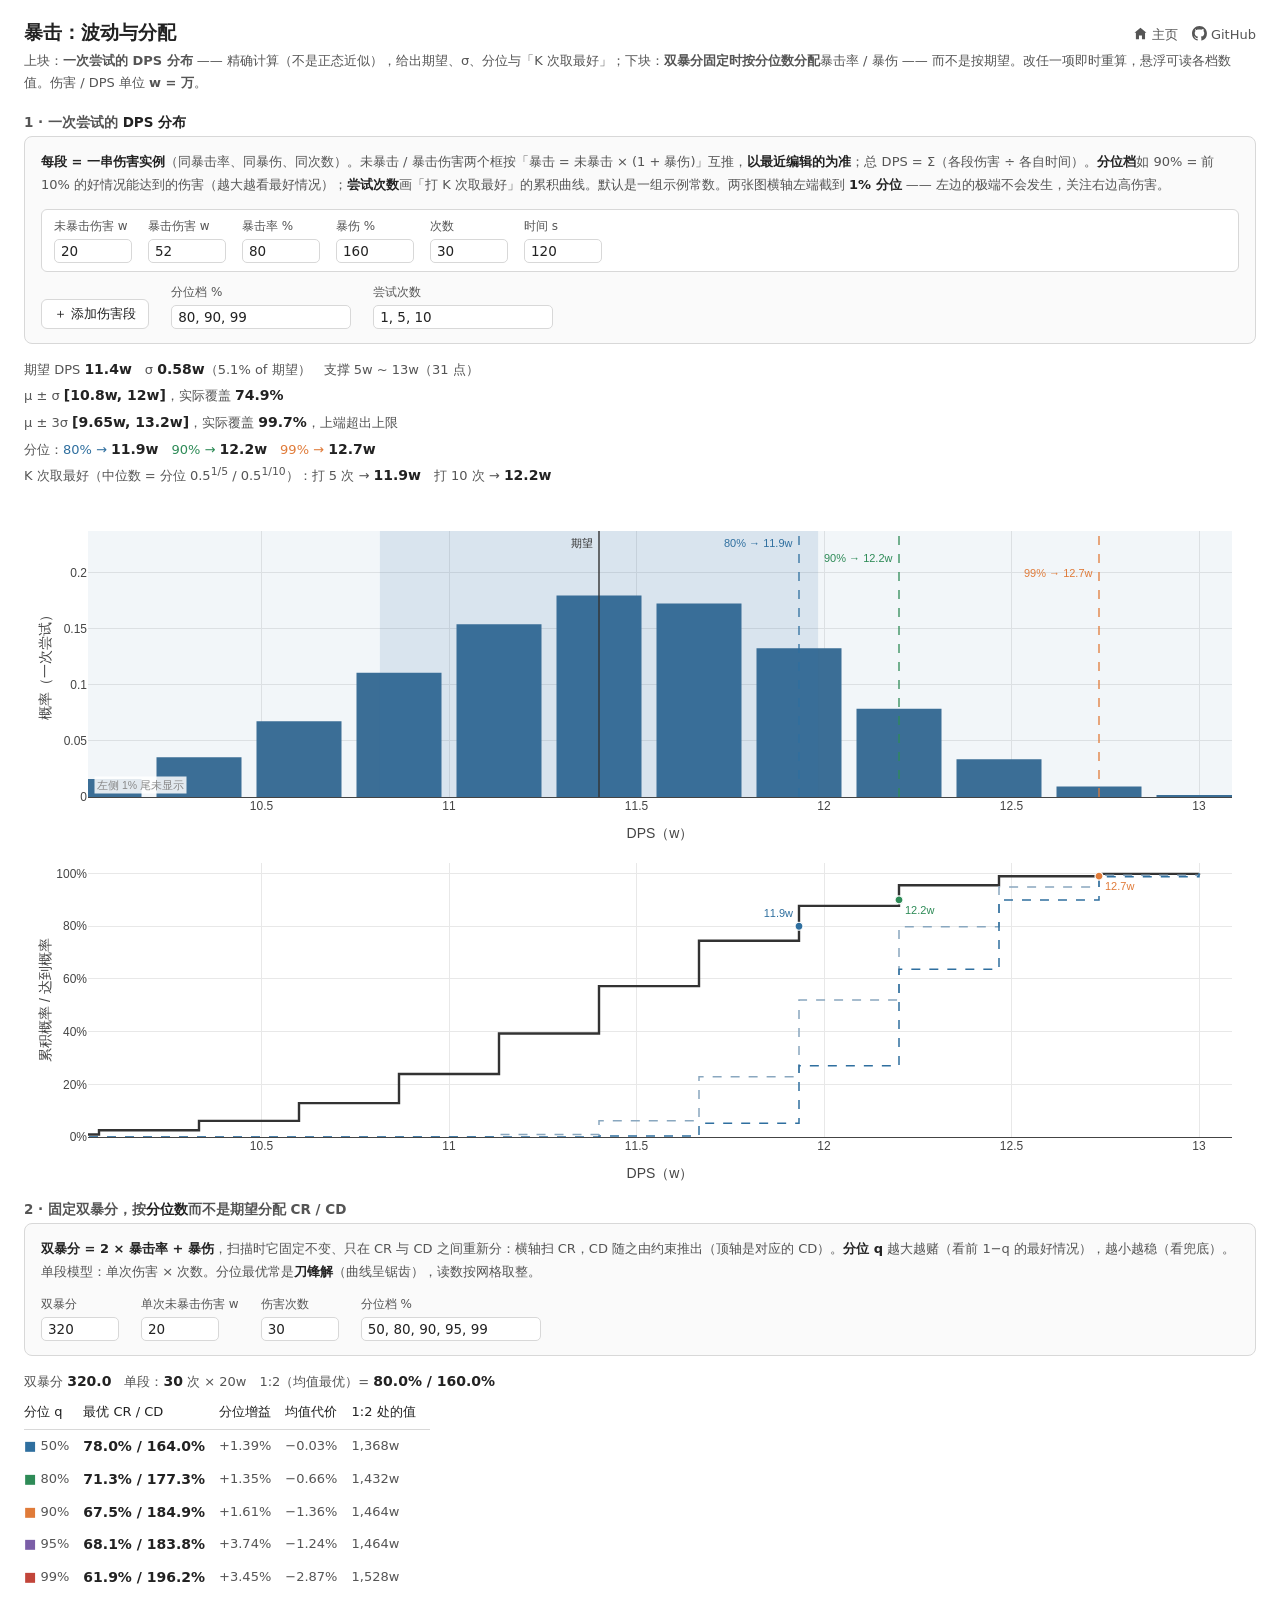
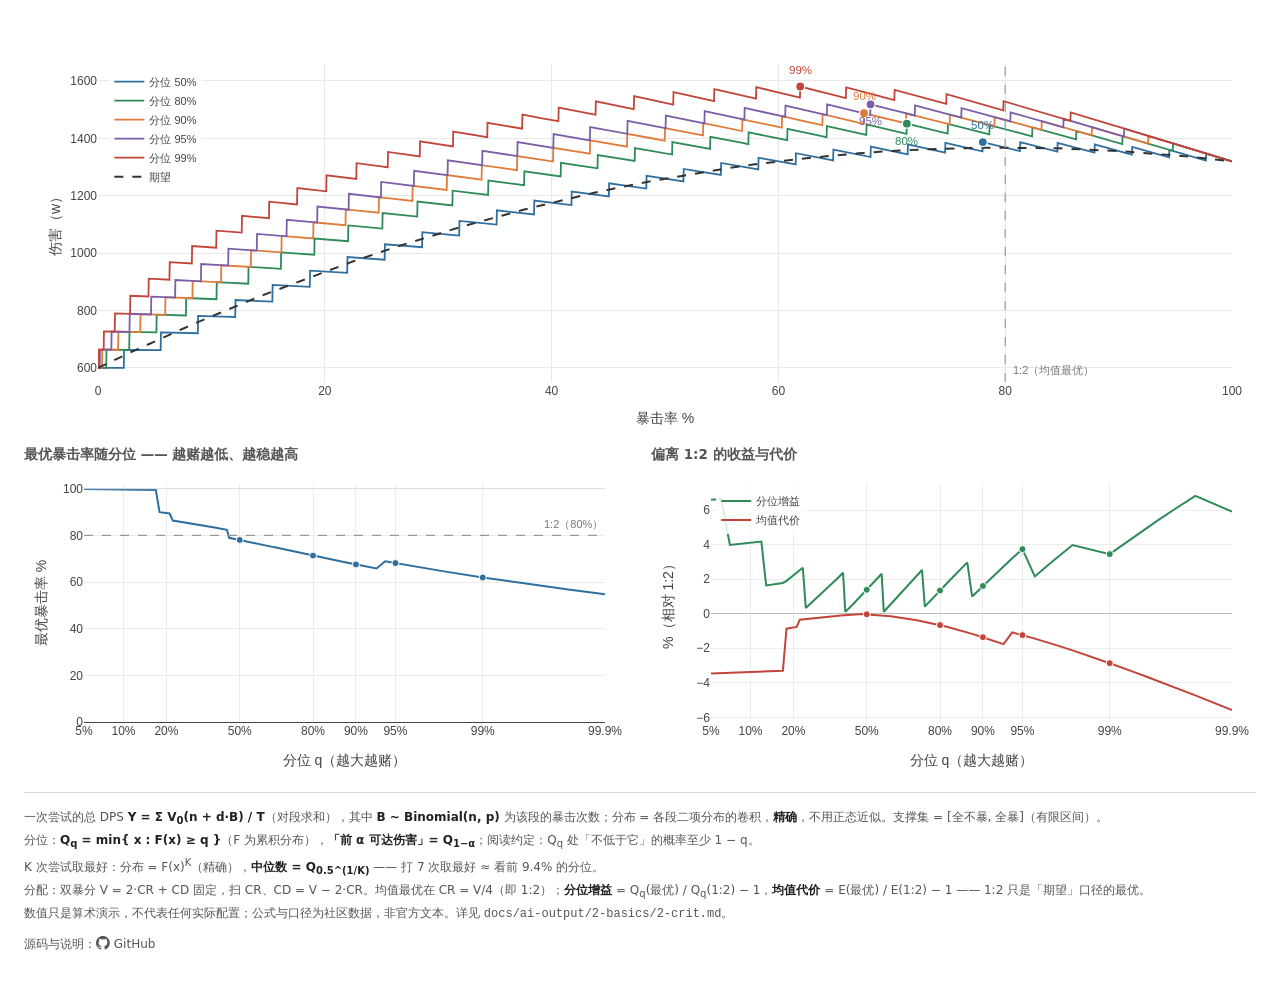
==== commit caeed653: "feat: crit.html - w(万) units, defaults 20w/30/120s, 1% left-tail trim, hover and label fixes, block-" ====
--- a/tasks/basics/crit.html
+++ b/tasks/basics/crit.html
@@ -75,11 +75,11 @@
 <h1>暴击：波动与分配</h1>
 <span class="links"><a class="repo" href="../../index.html"><svg viewBox="0 0 16 16" aria-hidden="true"><path d="M8 1.8 1.6 7.2h1.5v7h3.3v-4.1h3.2v4.1h3.3v-7h1.5L8 1.8z"/></svg>主页</a><a class="repo" href="https://github.com/SleepCloudMX/genshin-strength" target="_blank" rel="noreferrer"><svg viewBox="0 0 16 16" aria-hidden="true"><path d="M8 0c4.42 0 8 3.58 8 8a8.013 8.013 0 0 1-5.45 7.59c-.4.08-.55-.17-.55-.38 0-.27.01-1.13.01-2.2 0-.75-.25-1.23-.54-1.48 1.78-.2 3.65-.88 3.65-3.95 0-.88-.31-1.59-.82-2.15.08-.2.36-1.02-.08-2.12 0 0-.67-.22-2.2.82-.64-.18-1.32-.27-2-.27-.68 0-1.36.09-2 .27-1.53-1.03-2.2-.82-2.2-.82-.44 1.1-.16 1.92-.08 2.12-.51.56-.82 1.28-.82 2.15 0 3.06 1.86 3.75 3.64 3.95-.23.2-.44.55-.51 1.07-.46.21-1.61.55-2.33-.66-.15-.24-.6-.83-1.23-.82-.67.01-.27.38.01.53.34.19.73.9.82 1.13.16.45.68 1.31 2.69.94 0 .67.01 1.3.01 1.49 0 .21-.15.45-.55.38A7.995 7.995 0 0 1 0 8c0-4.42 3.58-8 8-8Z"/></svg>GitHub</a></span>
 </div>
-<div class="sub">上块：<b>一次尝试的 DPS 分布</b> —— 精确计算（不是正态近似），给出期望、σ、分位与「K 次取最好」；下块：<b>双暴分固定时按分位数分配</b>暴击率 / 暴伤 —— 而不是按期望。改任一项即时重算，悬浮可读各档数值。</div>
+<div class="sub">上块：<b>一次尝试的 DPS 分布</b> —— 精确计算（不是正态近似），给出期望、σ、分位与「K 次取最好」；下块：<b>双暴分固定时按分位数分配</b>暴击率 / 暴伤 —— 而不是按期望。改任一项即时重算，悬浮可读各档数值。伤害 / DPS 单位 <b>w = 万</b>。</div>
 
 <h2>1 · 一次尝试的 <b>DPS 分布</b></h2>
 <div class="panel">
-  <div class="panel-note"><b>每段 = 一串伤害实例</b>（同暴击率、同暴伤、同次数）。未暴击 / 暴击伤害两个框按「暴击 = 未暴击 × (1 + 暴伤)」互推，<b>以最近编辑的为准</b>；总 DPS = Σ（各段伤害 ÷ 各自时间）。<b>分位档</b>如 90% = 前 10% 的好情况能达到的伤害（越大越看最好情况）；<b>尝试次数</b>画「打 K 次取最好」的累积曲线。默认是一组示例常数。</div>
+  <div class="panel-note"><b>每段 = 一串伤害实例</b>（同暴击率、同暴伤、同次数）。未暴击 / 暴击伤害两个框按「暴击 = 未暴击 × (1 + 暴伤)」互推，<b>以最近编辑的为准</b>；总 DPS = Σ（各段伤害 ÷ 各自时间）。<b>分位档</b>如 90% = 前 10% 的好情况能达到的伤害（越大越看最好情况）；<b>尝试次数</b>画「打 K 次取最好」的累积曲线。默认是一组示例常数。两张图横轴左端截到 <b>1% 分位</b> —— 左边的极端不会发生，关注右边高伤害。</div>
   <div class="segs" id="segs"></div>
   <div><button class="add" id="addseg" type="button">＋ 添加伤害段</button></div>
   <label>分位档 %<input id="qa" type="text" value="80, 90, 99"></label>
@@ -91,11 +91,10 @@
 
 <h2>2 · 固定双暴分，按<b>分位数</b>而不是期望分配 CR / CD</h2>
 <div class="panel">
-  <div class="panel-note">两个框给出<b>双暴分</b>（= 2 × 暴击率 + 暴伤），扫描时它固定不变、只在 CR 与 CD 之间重新分：横轴扫 CR，CD 随之由约束推出（顶轴是对应的 CD）。<b>分位 q</b> 越大越赌（看前 1−q 的最好情况），越小越稳（看兜底）。单段模型：单次伤害 × 次数。分位最优常是<b>刀锋解</b>（曲线呈锯齿），读数按网格取整。</div>
-  <label>暴击率 %<input id="bcr" type="number" step="1" min="0" max="100" value="80"></label>
-  <label>暴伤 %<input id="bcd" type="number" step="1" min="0" value="160"></label>
-  <label>单次未暴击伤害<input id="bnon" type="number" step="10" min="0" value="1000"></label>
-  <label>伤害次数<input id="bn" type="number" step="1" min="1" value="25"></label>
+  <div class="panel-note"><b>双暴分 = 2 × 暴击率 + 暴伤</b>，扫描时它固定不变、只在 CR 与 CD 之间重新分：横轴扫 CR，CD 随之由约束推出（顶轴是对应的 CD）。<b>分位 q</b> 越大越赌（看前 1−q 的最好情况），越小越稳（看兜底）。单段模型：单次伤害 × 次数。分位最优常是<b>刀锋解</b>（曲线呈锯齿），读数按网格取整。</div>
+  <label>双暴分<input id="bV" type="number" step="10" min="10" value="320"></label>
+  <label>单次未暴击伤害 w<input id="bnon" type="number" step="1" min="0" value="20"></label>
+  <label>伤害次数<input id="bn" type="number" step="1" min="1" value="30"></label>
   <label>分位档 %<input id="bq" type="text" value="50, 80, 90, 95, 99"></label>
 </div>
 <div class="derived" id="rdB"></div>
@@ -216,6 +215,8 @@
 
 // ══════════ 页面 ══════════
 const $ = (id) => document.getElementById(id);
+const W = 1e4;                     // 万：输入与显示的单位
+const S = 1 / W;                   // 显示缩放（数据 → w）
 const QPAL = ['#2f6f9f', '#2e8b57', '#e07b39', '#7b5ea7', '#c2453a', '#5a7d9a'];
 const qColor = (i) => QPAL[i % QPAL.length];
 function kRamp(t) {
@@ -223,15 +224,22 @@
   return `rgb(${a.map((v, i) => Math.round(v + (b[i] - v) * t)).join(',')})`;
 }
 
-function fmtN(v) {
-  const a = Math.abs(v);
-  if (a >= 1000) return Math.round(v).toLocaleString('en-US');
-  if (a >= 100) return v.toFixed(0);
-  if (a >= 10) return v.toFixed(1);
-  return v.toFixed(2);
+// 数值（w 单位）：13680000 → 1,368w；114000 → 11.4w；5842 → 0.58w
+function fmtW(v) {
+  const w = v / W, a = Math.abs(w);
+  if (a >= 100) return `${Math.round(w).toLocaleString('en-US')}w`;
+  if (a >= 10) return `${parseFloat(w.toFixed(1))}w`;
+  return `${parseFloat(w.toFixed(2))}w`;
 }
 const pct1 = (v) => `${(v * 100).toFixed(1)}%`;
 const signed = (v) => `${v >= 0 ? '+' : '−'}${(Math.abs(v) * 100).toFixed(2)}%`;
+const qLabel = (q) => {
+  const v = q * 100;
+  return (Math.abs(v - Math.round(v)) < 1e-9 ? String(Math.round(v)) : v.toFixed(1)) + '%';
+};
+// 等宽补位（悬浮标签对齐用；CJK 按 2 个拉丁字符宽计）
+const vlen = (s) => Array.from(s).reduce((n, c) => n + (c.charCodeAt(0) > 0x2000 ? 2 : 1), 0);
+const padL = (s, w) => `<span style="font-family:monospace">${' '.repeat(Math.max(0, w - vlen(s)))}</span>${s}`;
 
 // 分位档 / 次数档：文本解析（非法与重复的忽略；空 = 不画）
 function parseList(str, lo, hi, int) {
@@ -264,15 +272,26 @@
   if (loI >= 0 && xs[loI] >= lo - eps) c += ps[loI];
   return Math.min(1, Math.max(0, c));
 }
-
-// ── 伤害段（可增删；输入框是唯一取值来源）──
-const SEG0 = { non: 1000, cd: 1.6, cr: 0.8, n: 25, t: 20 };
+// 分布图的横轴范围（原始单位）：左端截到 1% 分位、右端到全暴
+function xRangeOf(dist) {
+  const { xs, cum, min, max } = dist;
+  const loRaw = xs[firstAtLeast(cum, 0.01)];
+  const span = max - loRaw;
+  if (span <= 0) {
+    const p = Math.max(Math.abs(max) * 0.1, 1);
+    return { lo: max - p / 2, hi: max + p / 2, trimmed: false };
+  }
+  return { lo: loRaw - span * 0.01, hi: max + span * 0.03, trimmed: loRaw > min + 1e-9 };
+}
+
+// ── 伤害段（可增删；输入框是唯一取值来源；伤害类字段以 w 计）──
+const SEG0 = { non: 20, cd: 1.6, cr: 0.8, n: 30, t: 120 };
 function addSeg(v = SEG0) {
   const el = document.createElement('div');
   el.className = 'seg';
   el.innerHTML = `
-    <label>未暴击伤害<input class="f-non" type="number" step="10" min="0" value="${v.non}"></label>
-    <label>暴击伤害<input class="f-crit" type="number" step="10" min="0" value="${parseFloat((v.non * (1 + v.cd)).toFixed(6))}"></label>
+    <label>未暴击伤害 w<input class="f-non" type="number" step="1" min="0" value="${v.non}"></label>
+    <label>暴击伤害 w<input class="f-crit" type="number" step="1" min="0" value="${parseFloat((v.non * (1 + v.cd)).toFixed(6))}"></label>
     <label>暴击率 %<input class="f-cr" type="number" step="1" min="0" max="100" value="${v.cr * 100}"></label>
     <label>暴伤 %<input class="f-cd" type="number" step="1" min="0" value="${v.cd * 100}"></label>
     <label>次数<input class="f-n" type="number" step="1" min="1" value="${v.n}"></label>
@@ -306,15 +325,15 @@
   const out = [];
   for (const el of document.querySelectorAll('.seg')) {
     const v = (s) => parseFloat(el.querySelector(s).value);
-    const non = v('.f-non'), cr = v('.f-cr'), cd = v('.f-cd'), n = v('.f-n'), t = v('.f-t');
-    if (![non, cr, cd, n, t].every(Number.isFinite) || non < 0 || cd < 0 || n < 1 || t <= 0) return null;
-    out.push({ non, cd: cd / 100, cr: Math.min(1, Math.max(0, cr / 100)), n: Math.round(n), t });
+    const nonW = v('.f-non'), cr = v('.f-cr'), cd = v('.f-cd'), n = v('.f-n'), t = v('.f-t');
+    if (![nonW, cr, cd, n, t].every(Number.isFinite) || nonW < 0 || cd < 0 || n < 1 || t <= 0) return null;
+    out.push({ non: nonW * W, cd: cd / 100, cr: Math.min(1, Math.max(0, cr / 100)), n: Math.round(n), t });
   }
   return out.length ? out : null;
 }
 
 // ══════════ 区块 1：分布 ══════════
-function buildA1(dist, qs) {
+function buildA1(dist, qs, xr) {
   const { xs, ps, cum, min, max, mean } = dist;
   const n = xs.length;
   let barX, barY, surv, width, binned = false;
@@ -338,38 +357,43 @@
     for (let b = NB - 1; b >= 0; b--) { s += acc[b]; surv[b] = s; }
     width = w * 0.92;
   }
-  const pad = Math.max((max - min) * 0.03, Math.abs(max) * 0.01, 1e-9);
-  const xlo = min - pad, xhi = max + pad;
 
   const shapes = [];
-  const clip = (x) => Math.max(xlo, Math.min(xhi, x));
+  const clip = (x) => Math.max(xr.lo, Math.min(xr.hi, x)) * S;
   const band = (k, fill) => shapes.push({
     type: 'rect', xref: 'x', yref: 'paper', y0: 0, y1: 1,
     x0: clip(mean - k * dist.sd), x1: clip(mean + k * dist.sd), fillcolor: fill, line: { width: 0 },
   });
   band(3, 'rgba(47,111,159,0.06)');
   band(1, 'rgba(47,111,159,0.13)');
-  shapes.push({ type: 'line', x0: mean, x1: mean, yref: 'paper', y0: 0, y1: 1,
+  shapes.push({ type: 'line', x0: mean * S, x1: mean * S, yref: 'paper', y0: 0, y1: 1,
                 line: { color: '#333', width: 1.4 } });
-  const annos = [{ x: mean, y: 1, yref: 'paper', xanchor: 'right', xshift: -4, yanchor: 'top', yshift: -4,
+  const annos = [{ x: mean * S, y: 1, yref: 'paper', xanchor: 'right', xshift: -4, yanchor: 'top', yshift: -4,
                    showarrow: false, font: { size: 11, color: '#333' }, text: '期望' }];
   qs.forEach((q, i) => {
     const v = xs[firstAtLeast(cum, q)];
-    shapes.push({ type: 'line', x0: v, x1: v, yref: 'paper', y0: 0, y1: 1,
+    shapes.push({ type: 'line', x0: v * S, x1: v * S, yref: 'paper', y0: 0, y1: 1,
                   line: { color: qColor(i), width: 1.3, dash: 'dash' } });
-    annos.push({ x: v, y: 1, yref: 'paper', xanchor: v > (xlo + xhi) / 2 ? 'right' : 'left',
-                 xshift: v > (xlo + xhi) / 2 ? -4 : 4, yanchor: 'top', yshift: -4 - i * 15,
+    annos.push({ x: v * S, y: 1, yref: 'paper', xanchor: v > (xr.lo + xr.hi) / 2 ? 'right' : 'left',
+                 xshift: v > (xr.lo + xr.hi) / 2 ? -4 : 4, yanchor: 'top', yshift: -4 - i * 15,
                  showarrow: false, font: { size: 11, color: qColor(i) },
-                 text: `${(q * 100).toFixed(0)}% → ${fmtN(v)}` });
+                 text: `${qLabel(q)} → ${fmtW(v)}` });
   });
-
-  const traces = [{ type: 'bar', x: barX, y: barY, width,
-    marker: { color: '#3d6f96', line: { width: 0 } }, customdata: surv,
-    hovertemplate: 'DPS %{x:,.0f}<br>概率 %{y:.4f}<br>不低于它的概率 %{customdata:.1%}<extra></extra>',
+  if (xr.trimmed) {
+    annos.push({ x: 0.005, xref: 'paper', y: 0, yref: 'paper', xanchor: 'left', yanchor: 'bottom',
+                 yshift: 3, showarrow: false, font: { size: 10.5, color: '#888' },
+                 bgcolor: 'rgba(255,255,255,0.85)', borderpad: 2, text: '左侧 1% 尾未显示' });
+  }
+
+  const traces = [{ type: 'bar', x: barX.map((v) => v * S), y: barY, width: width * S,
+    marker: { color: '#3d6f96', line: { width: 0 } },
+    customdata: barX.map((v, i) => [surv[i], fmtW(v)]),
+    hovertemplate: 'DPS %{customdata[1]}<br>概率 %{y:.4f}<br>不低于它的概率 %{customdata[0]:.1%}<extra></extra>',
     showlegend: false }];
 
   return { traces, layout: {
-    xaxis: { title: { text: 'DPS' }, range: [xlo, xhi], gridcolor: '#e8e8e8', zeroline: false },
+    xaxis: { title: { text: 'DPS（w）' }, range: [xr.lo * S, xr.hi * S], gridcolor: '#e8e8e8',
+             zeroline: false, hoverformat: ',.2f' },
     yaxis: { title: { text: '概率（一次尝试）' }, range: [0, Math.max(...barY) * 1.32], gridcolor: '#e8e8e8' },
     shapes, annotations: annos, showlegend: false,
     margin: { t: 30, r: 24, b: 44, l: 64 }, height: 340,
@@ -377,20 +401,22 @@
   }, binned };
 }
 
-function buildA2(dist, qs, ks) {
+function buildA2(dist, qs, ks, xr) {
   const { xs, cum, min, max } = dist;
-  const x = Array.from(xs), f = Array.from(cum);
+  const x = Array.from(xs, (v) => v * S), f = Array.from(cum);
   // 「不低于该值」= 1 − 上一个支撑点处的累积（含该点自身的概率）
-  const below = x.map((_, i) => (i > 0 ? f[i - 1] : 0));
-  const pad = Math.max((max - min) * 0.03, Math.abs(max) * 0.01, 1e-9);
+  const below = f.map((_, i) => (i > 0 ? f[i - 1] : 0));
+  const pctPad = (v) => {
+    const s = `${(v * 100).toFixed(1)}%`;
+    return `<span style="font-family:monospace">${' '.repeat(Math.max(0, 6 - s.length))}${s}</span>`;
+  };
   const kNames = ['打 1 次'].concat(ks.filter((k) => k > 1).map((k) => `打 ${k} 次取最好`));
-  const wK = Math.max(...kNames.map((s) => s.length));
-  const kLabel = (s) => `<span style="font-family:monospace">${' '.repeat(wK - s.length)}</span>${s}`;
+  const wK = Math.max(...kNames.map(vlen));
   const traces = [{
     type: 'scatter', mode: 'lines', x, y: f,
     line: { color: '#333', width: 2.4, shape: 'hv' },
-    name: '打 1 次', customdata: below.map((v) => 1 - v),
-    hovertemplate: `${kLabel('打 1 次')}　%{customdata:.1%} 的概率 ≥ 该值<extra></extra>`, showlegend: false,
+    name: '打 1 次', customdata: below.map((v) => pctPad(1 - v)),
+    hovertemplate: `${padL('打 1 次', wK)}　%{customdata} 的概率 ≥ 该值<extra></extra>`, showlegend: false,
   }];
   const ko = ks.filter((k) => k > 1);
   ko.forEach((k, i) => {
@@ -398,19 +424,21 @@
     traces.push({
       type: 'scatter', mode: 'lines', x, y,
       line: { color: kRamp(ko.length === 1 ? 0.6 : 0.35 + 0.65 * i / (ko.length - 1)), width: 1.5, shape: 'hv', dash: 'dash' },
-      name: `打 ${k} 次取最好`, customdata: below.map((v) => 1 - Math.pow(v, k)),
-      hovertemplate: `${kLabel(`打 ${k} 次取最好`)}　%{customdata:.1%} 的概率 ≥ 该值<extra></extra>`, showlegend: false,
+      name: `打 ${k} 次取最好`, customdata: below.map((v) => pctPad(1 - Math.pow(v, k))),
+      hovertemplate: `${padL(`打 ${k} 次取最好`, wK)}　%{customdata} 的概率 ≥ 该值<extra></extra>`, showlegend: false,
     });
   });
   qs.forEach((q, i) => {
     const v = xs[firstAtLeast(cum, q)];
-    traces.push({ type: 'scatter', mode: 'markers+text', x: [v], y: [q],
+    traces.push({ type: 'scatter', mode: 'markers+text', x: [v * S], y: [q],
       marker: { color: qColor(i), size: 8, line: { color: '#fff', width: 1.2 } },
-      text: [fmtN(v)], textposition: 'top left', textfont: { size: 11, color: qColor(i) },
+      text: [fmtW(v)], textposition: q > 0.85 ? 'bottom right' : 'top left',
+      textfont: { size: 11, color: qColor(i) }, cliponaxis: false,
       hoverinfo: 'skip', showlegend: false });
   });
   return { traces, layout: {
-    xaxis: { title: { text: 'DPS' }, range: [min - pad, max + pad], gridcolor: '#e8e8e8', zeroline: false },
+    xaxis: { title: { text: 'DPS（w）' }, range: [xr.lo * S, xr.hi * S], gridcolor: '#e8e8e8',
+             zeroline: false, hoverformat: ',.2f' },
     yaxis: { title: { text: '累积概率 / 达到概率' }, range: [0, 1.04], tickformat: '.0%', gridcolor: '#e8e8e8' },
     showlegend: false, margin: { t: 22, r: 24, b: 44, l: 64 }, height: 340,
     hovermode: 'x unified', plot_bgcolor: '#fff', paper_bgcolor: '#fff',
@@ -427,38 +455,37 @@
     $('rdA').innerHTML = '段数 / 次数过多，无法精确展开 —— 请合并段或减少次数。';
     return;
   }
+  const xr = xRangeOf(dist);
   const { mean, sd, min, max, xs } = dist;
   const rows = [];
-  if (segs.length > 1) {
-    rows.push(`共 <b>${segs.length}</b> 段`);
-  }
-  rows.push(`期望 DPS <b>${fmtN(mean)}</b>　σ <b>${fmtN(sd)}</b>（${pct1(sd / mean)} of 期望）　支撑 ${fmtN(min)} ~ ${fmtN(max)}（${xs.length} 点${xs.length > 300 ? '，图上显示为分箱' : ''}）`);
+  if (segs.length > 1) rows.push(`共 <b>${segs.length}</b> 段`);
+  rows.push(`期望 DPS <b>${fmtW(mean)}</b>　σ <b>${fmtW(sd)}</b>（${pct1(sd / mean)} of 期望）　支撑 ${fmtW(min)} ~ ${fmtW(max)}（${xs.length} 点${xs.length > 300 ? '，图上显示为分箱' : ''}）`);
   const covLine = (k) => {
     const lo = mean - k * sd, hi = mean + k * sd;
     const cov = covBetween(dist, lo, hi);
-    const outLo = lo < min ? '，下端超出' : '', outHi = hi > max ? '，上端超出上限' : '';
-    return `μ ± ${k === 1 ? '' : k + ''}σ <b>[${fmtN(lo)}, ${fmtN(hi)}]</b>，实际覆盖 <b>${pct1(cov)}</b>${outLo || outHi}`;
+    const out = (lo < min ? '，下端超出' : '') + (hi > max ? '，上端超出上限' : '');
+    return `μ ± ${k === 1 ? '' : k + ''}σ <b>[${fmtW(lo)}, ${fmtW(hi)}]</b>，实际覆盖 <b>${pct1(cov)}</b>${out}`;
   };
   rows.push(covLine(1));
   rows.push(covLine(3));
   if (qs.length) {
-    rows.push('分位：' + qs.map((q) =>
-      `<span style="color:${qColor(qs.indexOf(q))}">${(q * 100).toFixed(0)}% → <b>${fmtN(xs[firstAtLeast(dist.cum, q)])}</b></span>`).join('　'));
+    rows.push('分位：' + qs.map((q, i) =>
+      `<span style="color:${qColor(i)}">${qLabel(q)} → <b>${fmtW(xs[firstAtLeast(dist.cum, q)])}</b></span>`).join('　'));
   }
   const ko = ks.filter((k) => k > 1);
   if (ko.length) {
     rows.push('K 次取最好（中位数 = 分位 ' + ko.map((k) => `0.5<sup>1/${k}</sup>`).join(' / ') + '）：' +
-      ko.map((k) => `打 ${k} 次 → <b>${fmtN(xs[firstAtLeast(dist.cum, Math.pow(0.5, 1 / k))])}</b>`).join('　'));
+      ko.map((k) => `打 ${k} 次 → <b>${fmtW(xs[firstAtLeast(dist.cum, Math.pow(0.5, 1 / k))])}</b>`).join('　'));
   }
   $('rdA').innerHTML = rows.join('<br>');
 
-  const a1 = buildA1(dist, qs), a2 = buildA2(dist, qs, ks);
+  const a1 = buildA1(dist, qs, xr), a2 = buildA2(dist, qs, ks, xr);
   Plotly.react('plotA1', a1.traces, a1.layout, { responsive: true });
   Plotly.react('plotA2', a2.traces, a2.layout, { responsive: true });
 }
 
 // ══════════ 区块 2：分配扫描 ══════════
-// 分位网格（log 横轴上取 50%–99.9% 与 5%–50% 两侧）
+// 分位网格（横轴上取 50%–99.9% 与 5%–50% 两侧）
 const QGRID = [];
 for (let i = 5; i <= 49; i++) QGRID.push(i / 100);
 for (let i = 50; i <= 98; i++) QGRID.push(i / 100);
@@ -473,33 +500,27 @@
 // 分位横轴：按 q/(1−q) 拉开（等距的 80% / 90% / 95% / 99% 不再挤在一起）
 const LOGIT = (q) => Math.log(q / (1 - q));
 const QTICKS = [0.05, 0.1, 0.2, 0.5, 0.8, 0.9, 0.95, 0.99, 0.999];
-const QTICKTXT = ['5%', '10%', '20%', '50%', '80%', '90%', '95%', '99%', '99.9%'];
 const qAxis = () => ({
   title: { text: '分位 q（越大越赌）' },
   range: [LOGIT(0.05), LOGIT(0.999)],
-  tickvals: QTICKS.map(LOGIT), ticktext: QTICKTXT,
+  tickvals: QTICKS.map(LOGIT), ticktext: QTICKS.map(qLabel),
   gridcolor: '#ececec', zeroline: false,
 });
-const qLabel = (q) => `${(q * 100).toFixed(q * 100 >= 99 ? 1 : 0)}%`;
 
 function buildB1(V, n, V0, qs, sw, idxOf) {
-  const cxs = Array.from(sw.cgrid, (c) => c * 100);
-  const xr = [0, sw.cmax * 100];
-  const names = qs.map((q) => `分位 ${qLabel(q)}`).concat(['期望（均值）']);
-  const wN = Math.max(...names.map((s) => s.length));
-  const padN = (s) => `<span style="font-family:monospace">${' '.repeat(wN - s.length)}</span>${s}`;
-  const traces = qs.map((q, i) => ({
-    type: 'scatter', mode: 'lines', x: cxs, y: Array.from(sw.qv[idxOf.get(q)], (v) => v * V0),
-    line: { color: qColor(i), width: 1.8 },
-    name: `分位 ${qLabel(q)}`, customdata: cxs.map((c) => (V - 2 * c / 100) * 100),
-    hovertemplate: `${padN(`分位 ${qLabel(q)}`)}　CD %{customdata:.1f}%　伤害 %{y:,.0f}<extra></extra>`, showlegend: true,
-  }));
-  traces.push({
-    type: 'scatter', mode: 'lines', x: cxs, y: Array.from(sw.mean, (v) => v * V0),
-    line: { color: '#333', width: 2, dash: 'dash' }, name: '期望（均值）',
-    customdata: cxs.map((c) => (V - 2 * c / 100) * 100),
-    hovertemplate: `${padN('期望（均值）')}　CD %{customdata:.1f}%　伤害 %{y:,.0f}<extra></extra>`, showlegend: true,
+  const cxs = Array.from(sw.cgrid, (c) => c * 100);   // 百分数
+  const cdOf = (cPct) => V * 100 - 2 * cPct;
+  const names = qs.map((q) => `分位 ${qLabel(q)}`).concat(['期望']);
+  const wN = Math.max(...names.map(vlen));
+  const trac = (arr, name, color, width) => ({
+    type: 'scatter', mode: 'lines', x: cxs, y: Array.from(arr, (v) => v * V0 * S),
+    customdata: cxs.map((c, i) => [`${cdOf(c).toFixed(1)}%`, fmtW(arr[i] * V0)]),
+    hovertemplate: `${padL(name, wN)}　暴伤 %{customdata[0]}　伤害 %{customdata[1]}<extra></extra>`,
+    line: { color, width }, name, showlegend: true,
   });
+  const traces = qs.map((q, i) => trac(sw.qv[idxOf.get(q)], `分位 ${qLabel(q)}`, qColor(i), 1.8));
+  traces.push(trac(sw.mean, '期望', '#333', 2));
+  traces[traces.length - 1].line.dash = 'dash';
 
   let lo = Infinity, hi = -Infinity;
   for (const t of traces) for (const v of t.y) { if (v < lo) lo = v; if (v > hi) hi = v; }
@@ -514,18 +535,18 @@
 
   qs.forEach((q, i) => {
     const o = optimalOf(sw.qv[idxOf.get(q)], sw.cgrid);
-    traces.push({ type: 'scatter', mode: 'markers', x: [o.c * 100], y: [o.Q * V0],
+    traces.push({ type: 'scatter', mode: 'markers', x: [o.c * 100], y: [o.Q * V0 * S],
       marker: { color: qColor(i), size: 9, line: { color: '#fff', width: 1.2 } }, hoverinfo: 'skip', showlegend: false });
-    annos.push({ x: o.c * 100, y: o.Q * V0, xanchor: 'center', yanchor: i % 2 ? 'top' : 'bottom',
+    annos.push({ x: o.c * 100, y: o.Q * V0 * S, xanchor: 'center', yanchor: i % 2 ? 'top' : 'bottom',
                  yshift: i % 2 ? -9 : 9, showarrow: false, font: { size: 11.5, color: qColor(i) },
-                 text: `${(q * 100).toFixed(0)}%` });
+                 text: qLabel(q) });
   });
 
   return { traces, layout: {
-    xaxis: { title: { text: '暴击率 %' }, range: xr, gridcolor: '#e8e8e8', zeroline: false, hoverformat: '.1f' },
+    xaxis: { title: { text: '暴击率 %' }, range: [0, sw.cmax * 100], gridcolor: '#e8e8e8', zeroline: false, hoverformat: '.1f' },
     xaxis2: { title: { text: '暴伤 %' }, overlaying: 'x', side: 'top', range: [V * 100, (V - 2 * sw.cmax) * 100],
               showgrid: false, zeroline: false, tickformat: '.0f' },
-    yaxis: { title: { text: '伤害（单次未暴击伤害已乘入）' }, range: [lo - padY, hi + padY * 1.6], gridcolor: '#e8e8e8' },
+    yaxis: { title: { text: '伤害（w）' }, range: [lo - padY, hi + padY * 1.6], gridcolor: '#e8e8e8' },
     shapes, annotations: annos,
     legend: { x: 0.01, y: 0.99, xanchor: 'left', yanchor: 'top', font: { size: 11 }, bgcolor: 'rgba(255,255,255,0.85)' },
     margin: { t: 58, r: 24, b: 44, l: 74 }, height: 420,
@@ -540,14 +561,14 @@
     xs.push(LOGIT(q)); ys.push(o.c * 100); cd.push(qLabel(q));
   }
   const c12 = Math.min(V / 4, 1) * 100;
+  const ht = '分位 %{customdata}　最优 CR %{y:.1f}%<extra></extra>';
   const traces = [
     { type: 'scatter', mode: 'lines', x: xs, y: ys, customdata: cd,
-      line: { color: '#2f6f9f', width: 2 },
-      hovertemplate: '分位 %{customdata}　最优 CR %{y:.1f}%<extra></extra>', showlegend: false },
+      line: { color: '#2f6f9f', width: 2 }, hovertemplate: ht, showlegend: false },
     { type: 'scatter', mode: 'markers', x: qs.map(LOGIT),
       y: qs.map((q) => optimalOf(sw.qv[idxOf.get(q)], sw.cgrid).c * 100),
       customdata: qs.map(qLabel), marker: { color: '#2f6f9f', size: 7, line: { color: '#fff', width: 1 } },
-      hovertemplate: '分位 %{customdata}　最优 CR %{y:.1f}%<extra></extra>', showlegend: false },
+      hovertemplate: ht, showlegend: false },
   ];
   const shapes = [
     { type: 'line', xref: 'paper', x0: 0, x1: 1, y0: c12, y1: c12, line: { color: '#999', width: 1.1, dash: 'dash' } },
@@ -596,11 +617,9 @@
 }
 
 function renderB() {
-  const cr = parseFloat($('bcr').value), cd = parseFloat($('bcd').value);
-  const V0 = parseFloat($('bnon').value), n = Math.round(parseFloat($('bn').value));
-  if (![cr, cd, V0, n].every(Number.isFinite) || cr < 0 || cd < 0 || V0 < 0 || n < 1) return;
-  const V = (2 * cr + cd) / 100;
-  if (V <= 0) return;
+  const V = parseFloat($('bV').value) / 100;
+  const V0 = parseFloat($('bnon').value) * W, n = Math.round(parseFloat($('bn').value));
+  if (![V, V0, n].every(Number.isFinite) || V <= 0 || V0 < 0 || n < 1) return;
   const qs = parseList($('bq').value, 0, 100, false).map((v) => v / 100);
   const qList = Array.from(new Set([...QGRID, ...qs])).sort((a, b) => a - b);
   const sw = sweepB(V, n, qList);
@@ -609,16 +628,16 @@
   const meanAt = (c) => n * (1 + c * (V - 2 * c));
 
   $('rdB').innerHTML =
-    `双暴分 <b>${(V * 100).toFixed(1)}</b>（= 2 × ${cr}% + ${cd}%）　单段：<b>${n}</b> 次 × ${fmtN(V0)}　` +
+    `双暴分 <b>${(V * 100).toFixed(1)}</b>　单段：<b>${n}</b> 次 × ${fmtW(V0)}　` +
     `1:2（均值最优）= <b>${(c12 * 100).toFixed(1)}% / ${((V - 2 * c12) * 100).toFixed(1)}%</b>`;
 
   const rows = qs.map((q, i) => {
     const o = optimalOf(sw.qv[idxOf.get(q)], sw.cgrid);
     const q12 = qAt12(V, n, q);
     const gain = o.Q / q12 - 1, loss = meanAt(o.c) / meanAt(c12) - 1;
-    return `<tr><td><span style="color:${qColor(i)}">■</span> ${(q * 100).toFixed(0)}%</td>` +
+    return `<tr><td><span style="color:${qColor(i)}">■</span> ${qLabel(q)}</td>` +
       `<td><b>${(o.c * 100).toFixed(1)}% / ${((V - 2 * o.c) * 100).toFixed(1)}%</b></td>` +
-      `<td>${signed(gain)}</td><td>${signed(loss)}</td><td>${fmtN(q12 * V0)}</td></tr>`;
+      `<td>${signed(gain)}</td><td>${signed(loss)}</td><td>${fmtW(q12 * V0)}</td></tr>`;
   }).join('');
   $('rdB').innerHTML +=
     `<table class="rdtab"><tr><th>分位 q</th><th>最优 CR / CD</th><th>分位增益</th><th>均值代价</th><th>1:2 处的值</th></tr>${rows}</table>`;
@@ -646,7 +665,7 @@
 $('qa').addEventListener('input', queueA);
 $('ka').addEventListener('input', queueA);
 $('addseg').addEventListener('click', () => { addSeg(); queueA(); });
-for (const id of ['bcr', 'bcd', 'bnon', 'bn', 'bq']) $(id).addEventListener('input', queueB);
+for (const id of ['bV', 'bnon', 'bn', 'bq']) $(id).addEventListener('input', queueB);
 
 addSeg();
 renderA();
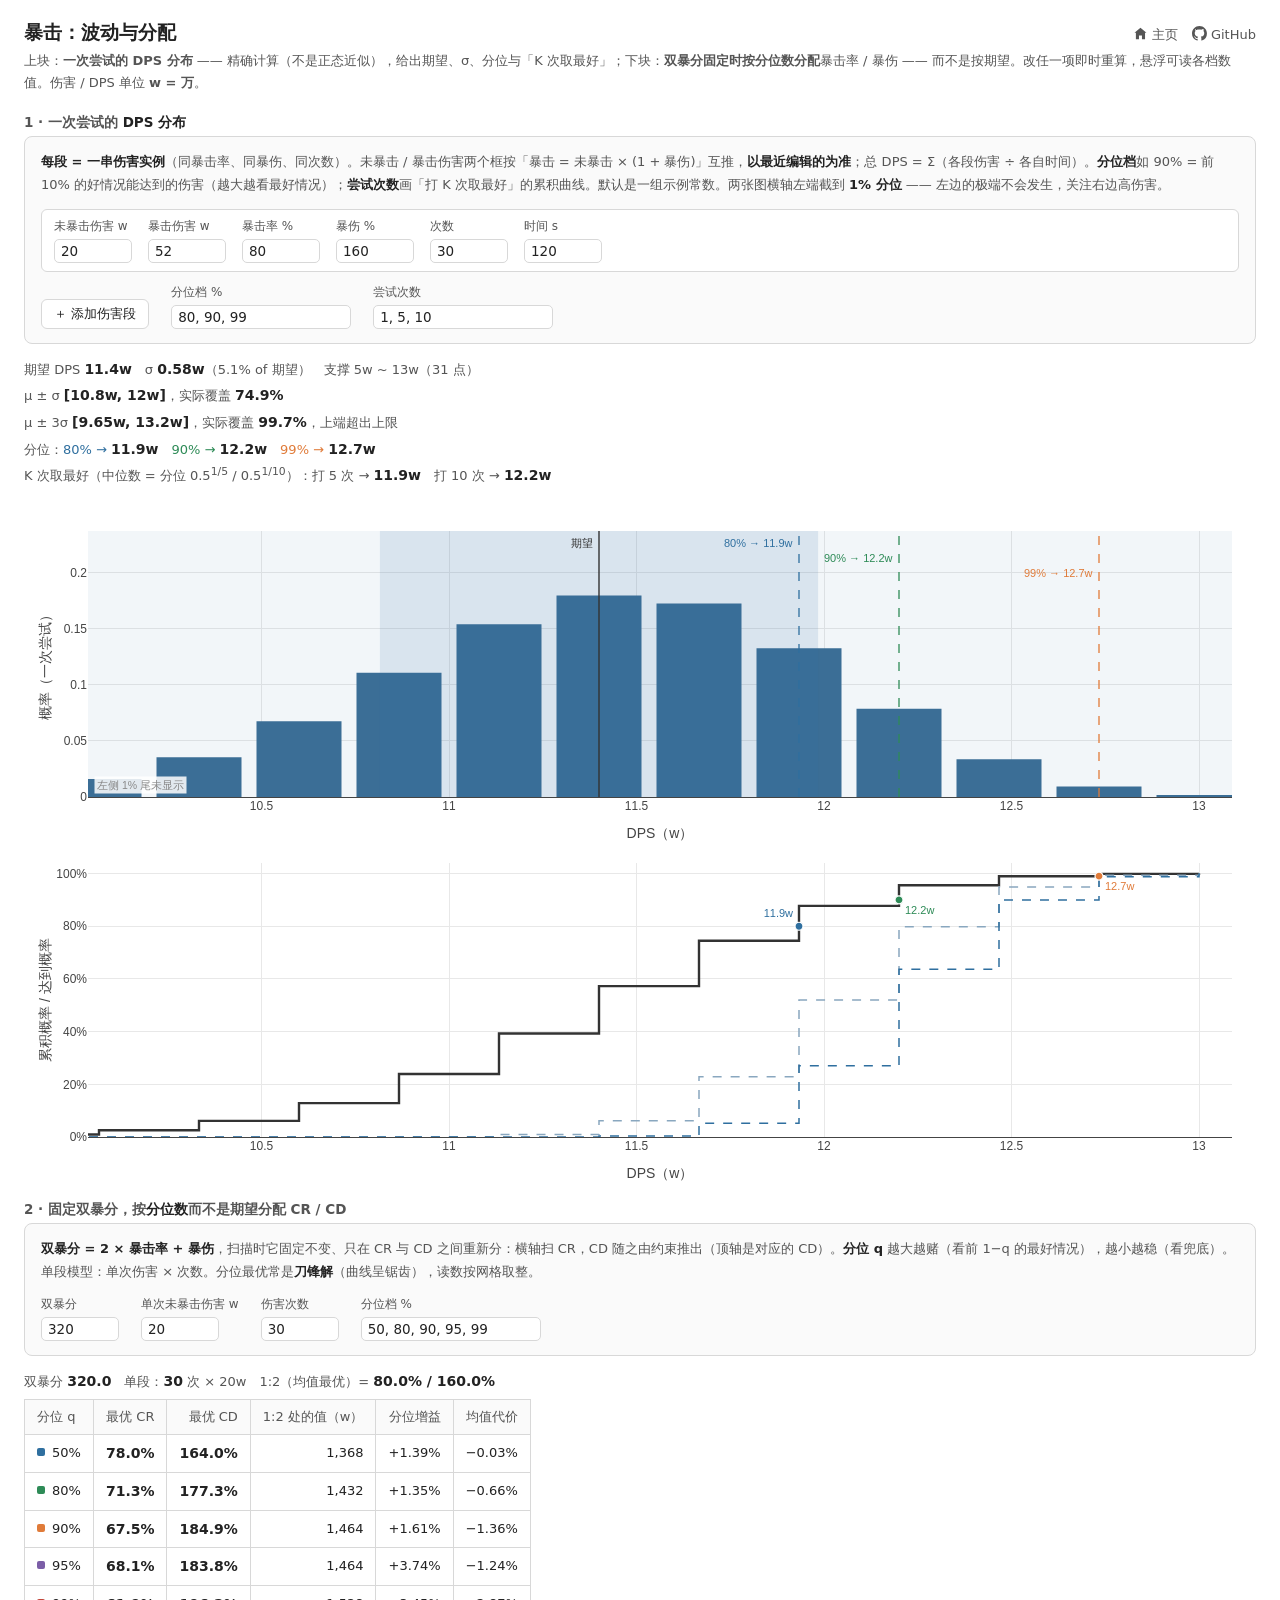
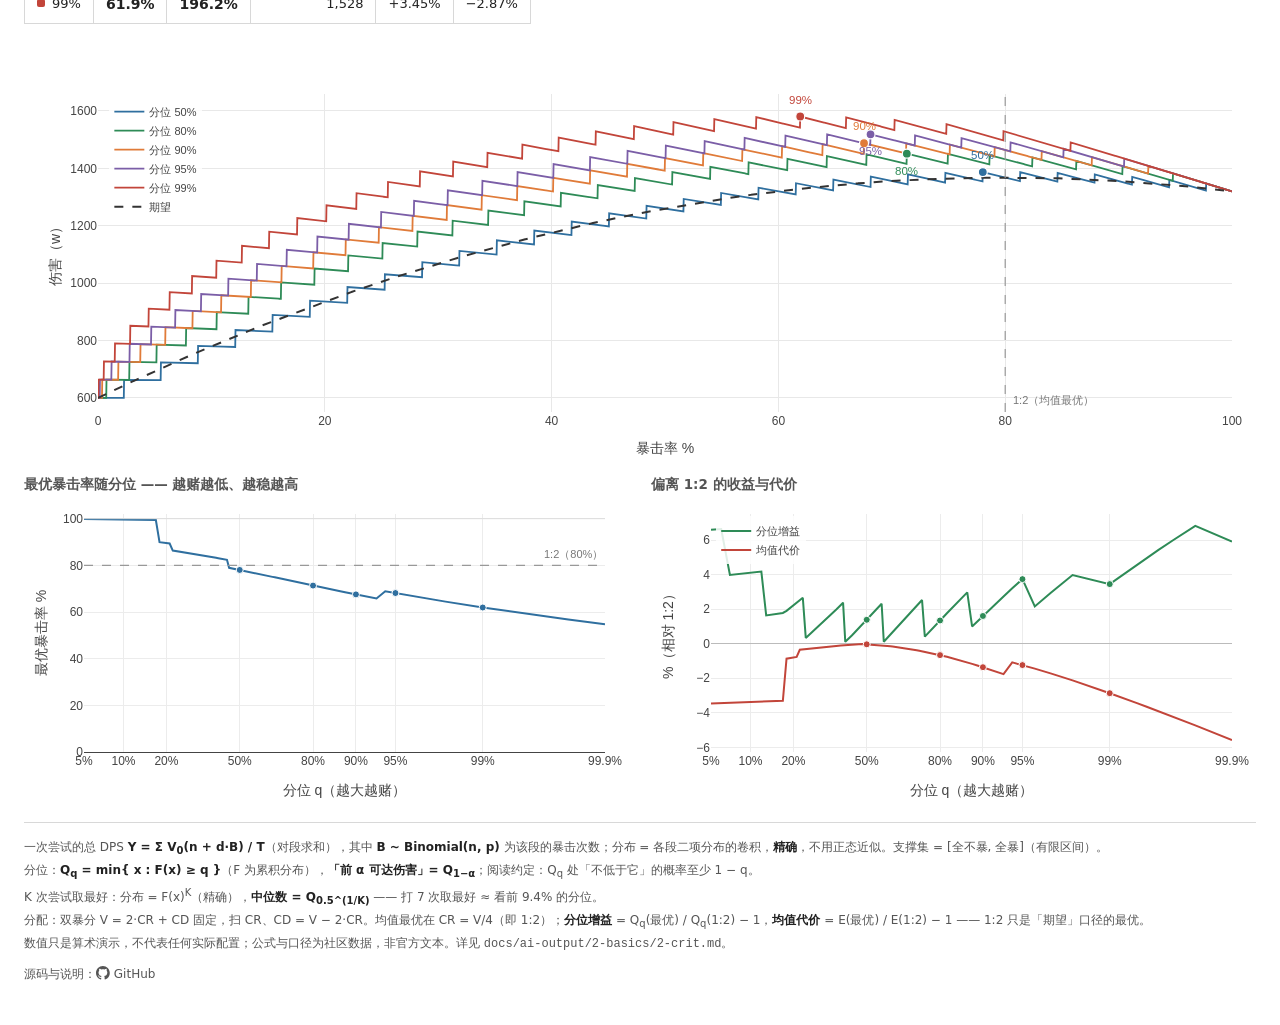
==== commit 80ee612a: "feat: crit.html - restyle the split readout table (grid, right-aligned tabular numbers, CR/CD split " ====
--- a/tasks/basics/crit.html
+++ b/tasks/basics/crit.html
@@ -55,10 +55,19 @@
   .add:hover { border-color: #999; }
   .derived { font-size: 13px; color: var(--muted); margin: 0 0 12px; line-height: 1.9; }
   .derived b { color: var(--ink); font-size: 14px; }
-  .rdtab { border-collapse: collapse; font-size: 13px; margin: 2px 0 12px; }
-  .rdtab th, .rdtab td { padding: 3px 14px 3px 0; text-align: left; font-weight: normal; color: var(--muted); }
-  .rdtab th { color: var(--ink); border-bottom: 1px solid var(--line); padding-bottom: 5px; }
-  .rdtab td b { color: var(--ink); font-size: 14px; }
+  .rdtab { border-collapse: collapse; font-size: 13px; margin: 4px 0 12px; }
+  .rdtab th, .rdtab td {
+    border: 1px solid var(--line); padding: 5px 12px; white-space: nowrap;
+    text-align: right; font-weight: normal;
+  }
+  .rdtab th { background: var(--bg); color: var(--muted); }
+  .rdtab th:first-child, .rdtab td:first-child { text-align: left; }
+  .rdtab td { color: var(--ink); font-variant-numeric: tabular-nums; }
+  .rdtab td b { font-size: 14px; }
+  .rdtab .dot {
+    display: inline-block; width: 8px; height: 8px; border-radius: 2px;
+    margin-right: 7px; vertical-align: 1px;
+  }
   .plot { width: 100%; }
   .grid2 { display: grid; grid-template-columns: 1fr 1fr; gap: 4px 22px; }
   @media (max-width: 780px) { .grid2 { grid-template-columns: 1fr; } }
@@ -635,12 +644,13 @@
     const o = optimalOf(sw.qv[idxOf.get(q)], sw.cgrid);
     const q12 = qAt12(V, n, q);
     const gain = o.Q / q12 - 1, loss = meanAt(o.c) / meanAt(c12) - 1;
-    return `<tr><td><span style="color:${qColor(i)}">■</span> ${qLabel(q)}</td>` +
-      `<td><b>${(o.c * 100).toFixed(1)}% / ${((V - 2 * o.c) * 100).toFixed(1)}%</b></td>` +
-      `<td>${signed(gain)}</td><td>${signed(loss)}</td><td>${fmtW(q12 * V0)}</td></tr>`;
+    return `<tr><td><span class="dot" style="background:${qColor(i)}"></span>${qLabel(q)}</td>` +
+      `<td><b>${(o.c * 100).toFixed(1)}%</b></td><td><b>${((V - 2 * o.c) * 100).toFixed(1)}%</b></td>` +
+      `<td>${fmtW(q12 * V0).replace(/w$/, '')}</td><td>${signed(gain)}</td><td>${signed(loss)}</td></tr>`;
   }).join('');
   $('rdB').innerHTML +=
-    `<table class="rdtab"><tr><th>分位 q</th><th>最优 CR / CD</th><th>分位增益</th><th>均值代价</th><th>1:2 处的值</th></tr>${rows}</table>`;
+    `<table class="rdtab"><tr><th>分位 q</th><th>最优 CR</th><th>最优 CD</th><th>1:2 处的值（w）</th>` +
+    `<th>分位增益</th><th>均值代价</th></tr>${rows}</table>`;
 
   const b1 = buildB1(V, n, V0, qs, sw, idxOf);
   const b2 = buildB2(V, n, sw, idxOf, qs);
